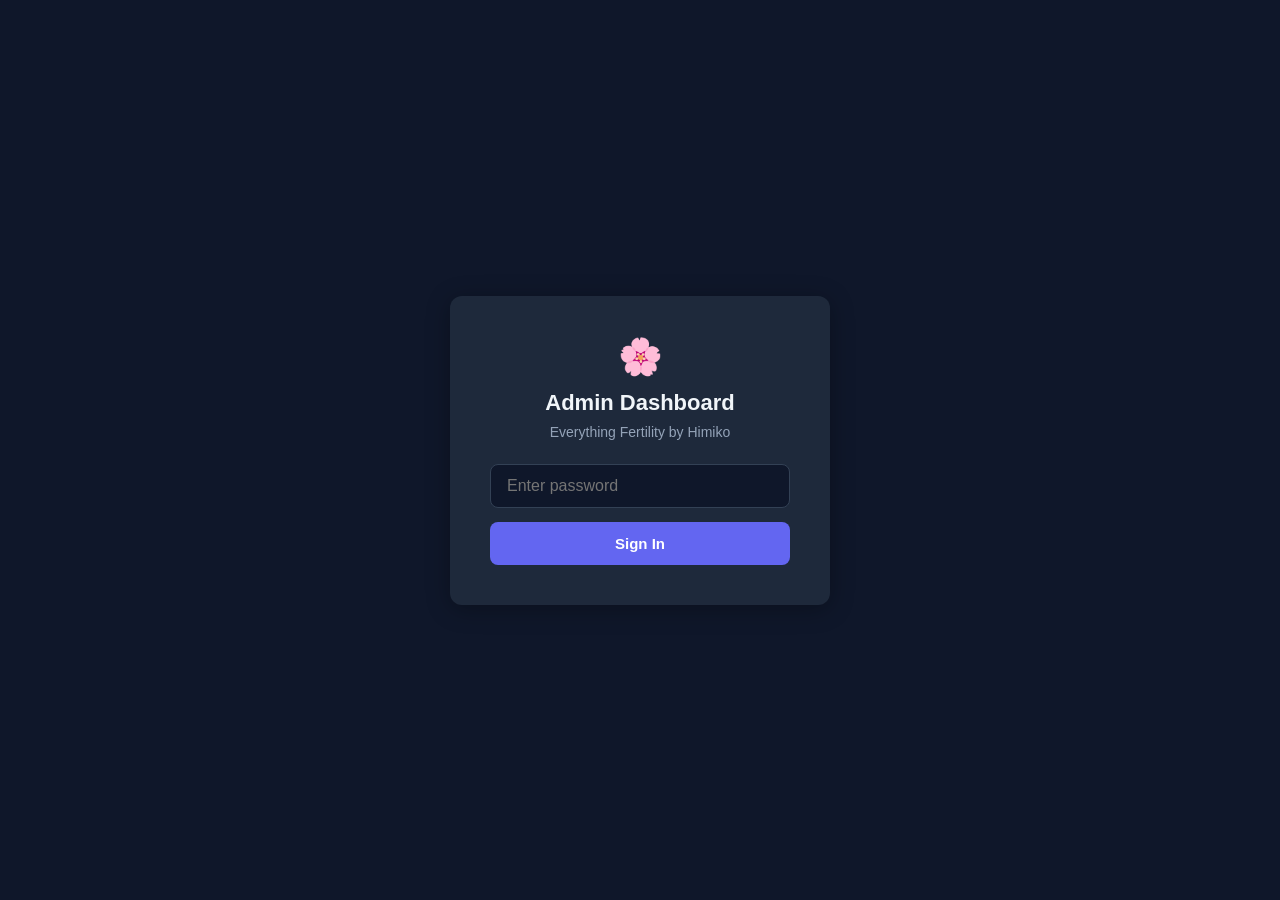
==== admin.html @ 5e444111 "Add files via upload" ====
<!DOCTYPE html>
<html lang="en">
<head>
  <meta charset="UTF-8"/>
  <meta name="viewport" content="width=device-width, initial-scale=1.0"/>
  <title>Admin Dashboard</title>
  <link rel="stylesheet" href="https://cdnjs.cloudflare.com/ajax/libs/font-awesome/6.5.0/css/all.min.css"/>
  <script src="https://cdn.jsdelivr.net/npm/@supabase/supabase-js@2/dist/umd/supabase.min.js"></script>
  <!-- PWA -->
<link rel="manifest" href="manifest.json"/>
<meta name="theme-color" content="#0f172a"/>
<meta name="apple-mobile-web-app-capable" content="yes"/>
<meta name="apple-mobile-web-app-status-bar-style" content="black-translucent"/>
<meta name="apple-mobile-web-app-title" content="Admin Dashboard"/>
<link rel="apple-touch-icon" href="logo.webp"/>

  <style>
    :root {
      --bg: #0f172a;
      --surface: #1e293b;
      --surface2: #273549;
      --border: #334155;
      --text: #f1f5f9;
      --muted: #94a3b8;
      --accent: #6366f1;
      --success: #22c55e;
      --danger: #ef4444;
      --warn: #f59e0b;
      --cyan: #22d3ee;
      --radius: 12px;
      --shadow: 0 4px 24px rgba(0,0,0,0.3);
    }
    * { box-sizing: border-box; margin: 0; padding: 0; }
    body { background: var(--bg); color: var(--text); font-family: 'Segoe UI', sans-serif; min-height: 100vh; }

    /* ── Login ── */
    #login {
      min-height: 100vh; display: flex; align-items: center; justify-content: center;
    }
    .login-box {
      background: var(--surface); border-radius: var(--radius); padding: 40px;
      width: 100%; max-width: 380px; box-shadow: var(--shadow); text-align: center;
    }
    .login-box h2 { margin-bottom: 8px; font-size: 22px; }
    .login-box p  { color: var(--muted); font-size: 14px; margin-bottom: 24px; }
    .login-box input {
      width: 100%; padding: 12px 16px; background: var(--bg); border: 1px solid var(--border);
      border-radius: 8px; color: var(--text); font-size: 16px; margin-bottom: 14px; outline: none;
    }
    .login-box input:focus { border-color: var(--accent); }
    .login-box button {
      width: 100%; padding: 13px; background: var(--accent); color: #fff;
      border: none; border-radius: 8px; font-size: 15px; font-weight: 600; cursor: pointer;
    }

    /* ── App layout ── */
    #app { display: none; }
    .topbar {
      background: var(--surface); border-bottom: 1px solid var(--border);
      padding: 16px 24px; display: flex; align-items: center; justify-content: space-between;
      position: sticky; top: 0; z-index: 100;
    }
    .topbar-brand { font-size: 17px; font-weight: 700; color: var(--text); }
    .topbar-brand span { color: var(--accent); }
    .topbar-right { display: flex; align-items: center; gap: 12px; }
    .topbar-badge {
      background: var(--accent); color: #fff; border-radius: 99px;
      font-size: 11px; font-weight: 700; padding: 3px 10px;
    }

    /* ── Sidebar + main ── */
    .layout { display: flex; min-height: calc(100vh - 57px); }
    .sidebar {
      width: 220px; background: var(--surface); border-right: 1px solid var(--border);
      padding: 20px 12px; flex-shrink: 0; position: sticky; top: 57px;
      height: calc(100vh - 57px); overflow-y: auto;
    }
    .sidebar-item {
      display: flex; align-items: center; gap: 10px; padding: 10px 14px;
      border-radius: 8px; cursor: pointer; font-size: 14px; font-weight: 500;
      color: var(--muted); transition: all .15s; margin-bottom: 4px;
    }
    .sidebar-item:hover { background: var(--surface2); color: var(--text); }
    .sidebar-item.active { background: var(--accent); color: #fff; }
    .sidebar-item i { width: 16px; text-align: center; }

    .main { flex: 1; padding: 28px; overflow-x: auto; }

    /* ── Stat cards ── */
    .stats-grid { display: grid; grid-template-columns: repeat(auto-fit, minmax(160px, 1fr)); gap: 16px; margin-bottom: 28px; }
    .stat-card {
      background: var(--surface); border-radius: var(--radius); padding: 20px;
      border: 1px solid var(--border);
    }
    .stat-card .stat-label { font-size: 12px; color: var(--muted); text-transform: uppercase; letter-spacing: .06em; }
    .stat-card .stat-value { font-size: 28px; font-weight: 700; margin-top: 6px; }
    .stat-card .stat-icon  { font-size: 22px; margin-bottom: 10px; }

    /* ── Section cards ── */
    .card {
      background: var(--surface); border-radius: var(--radius);
      border: 1px solid var(--border); padding: 24px; margin-bottom: 24px;
    }
    .card h3 { font-size: 16px; font-weight: 700; margin-bottom: 16px; display: flex; align-items: center; gap: 8px; }

    /* ── Tables ── */
    .table-wrapper { overflow-x: auto; }
    table { width: 100%; border-collapse: collapse; font-size: 13px; }
    th {
      text-align: left; padding: 10px 12px; background: var(--surface2);
      color: var(--muted); font-size: 11px; text-transform: uppercase; letter-spacing: .06em;
      border-bottom: 1px solid var(--border);
    }
    td { padding: 12px; border-bottom: 1px solid var(--border); vertical-align: middle; }
    tr:hover td { background: var(--surface2); }

    /* ── Status badges ── */
    .badge {
      display: inline-block; padding: 3px 10px; border-radius: 99px;
      font-size: 11px; font-weight: 700; text-transform: capitalize;
    }
    .badge.pending    { background:#fef9c3; color:#854d0e; }
    .badge.paid       { background:#dcfce7; color:#166534; }
    .badge.packed     { background:#dbeafe; color:#1e40af; }
    .badge.on_the_way { background:#ede9fe; color:#5b21b6; }
    .badge.delivered  { background:#f0fdf4; color:#15803d; }
    .badge.flagged    { background:#fee2e2; color:#991b1b; }
    .badge.verified   { background:#dcfce7; color:#166534; }
    .badge.rejected   { background:#fee2e2; color:#991b1b; }

    /* ── Buttons ── */
    .action-btn, .update-btn {
      padding: 7px 12px; border: none; border-radius: 7px;
      font-size: 12px; font-weight: 600; cursor: pointer; transition: opacity .15s;
    }
    .action-btn  { background: var(--accent); color: #fff; }
    .update-btn  { background: var(--surface2); color: var(--text); border: 1px solid var(--border); }
    .action-btn:hover, .update-btn:hover { opacity: .82; }
    .btn-verify  { background: var(--success); color: #fff; }
    .btn-reject  { background: var(--danger);  color: #fff; }
    .btn-view    { background: var(--surface2); color: var(--text); border: 1px solid var(--border); }

    /* ── Status select ── */
    .status-select {
      background: var(--surface2); color: var(--text); border: 1px solid var(--border);
      border-radius: 7px; padding: 6px 10px; font-size: 12px; outline: none; cursor: pointer;
    }

    /* ── Search input ── */
    .search-input {
      background: var(--surface2); color: var(--text); border: 1px solid var(--border);
      border-radius: 8px; padding: 9px 14px; font-size: 16px; outline: none; width: 280px;
      margin-bottom: 16px;
    }
    .search-input:focus { border-color: var(--accent); }

    /* ── Ticket cards ── */
    .ticket-card {
      background: var(--surface2); border-radius: 10px; padding: 18px;
      border: 1px solid var(--border); margin-bottom: 12px;
    }
    .ticket-card b { font-size: 15px; }
    .ticket-card p { color: var(--muted); font-size: 13px; margin: 8px 0; line-height: 1.6; }

    /* ── Broadcast ── */
    .broadcast-form { display: flex; flex-direction: column; gap: 12px; max-width: 560px; }
    .broadcast-form input, .broadcast-form textarea {
      background: var(--surface2); color: var(--text); border: 1px solid var(--border);
      border-radius: 8px; padding: 10px 14px; font-size: 16px; outline: none; font-family: inherit;
    }
    .broadcast-form input:focus, .broadcast-form textarea:focus { border-color: var(--accent); }
    .broadcast-form textarea { min-height: 90px; resize: vertical; }
    .send-btn {
      padding: 12px 24px; background: var(--accent); color: #fff;
      border: none; border-radius: 8px; font-size: 14px; font-weight: 600; cursor: pointer; width: fit-content;
    }

    /* ── Proof items ── */
    .proof-item {
      display: flex; gap: 14px; align-items: flex-start;
      background: var(--surface2); border-radius: 10px; padding: 14px;
      border: 1px solid var(--border); margin-bottom: 10px;
    }
    .proof-thumb {
      width: 70px; height: 70px; object-fit: cover; border-radius: 8px;
      cursor: pointer; border: 1px solid var(--border); flex-shrink: 0;
    }
    .proof-info { flex: 1; }
    .proof-method { font-weight: 700; text-transform: capitalize; color: var(--cyan); font-size: 13px; }
    .proof-date   { font-size: 11px; color: var(--muted); margin: 3px 0 8px; }

    /* ── Payment panel ── */
    .apm-grid { display: grid; grid-template-columns: 1fr 1fr; gap: 24px; }
    @media(max-width:768px){ .apm-grid { grid-template-columns: 1fr; } }
    .apm-tabs { display:flex; gap:4px; background:var(--bg); border-radius:10px; padding:4px; margin-bottom:18px; flex-wrap:wrap; }
    .apm-tab  {
      flex:1; padding:8px 10px; border:none; border-radius:7px;
      font-size:12px; font-weight:600; cursor:pointer;
      background:transparent; color:var(--muted); transition:all .15s;
      display:flex; align-items:center; justify-content:center; gap:6px;
    }
    .apm-tab.active { background:var(--surface2); color:var(--text); box-shadow:0 1px 4px rgba(0,0,0,.3); }
    .apm-tab svg { width:16px; height:16px; }
    .apm-form { display:none; flex-direction:column; gap:12px; }
    .apm-form.visible { display:flex; }
    .apm-field { display:flex; flex-direction:column; gap:5px; }
    .apm-label { font-size:12px; font-weight:600; color:var(--text); }
    .apm-label span { color:var(--muted); font-weight:400; margin-left:4px; }
    .apm-input, .apm-textarea {
      font-family:inherit; font-size:16px; color:var(--text);
      background:var(--bg); border:1.5px solid var(--border);
      border-radius:8px; padding:10px 12px; outline:none; width:100%;
      transition:border-color .18s;
    }
    .apm-input:focus, .apm-textarea:focus { border-color:var(--accent); }
    .apm-textarea { resize:vertical; min-height:70px; }
    .apm-toggle-row {
      display:flex; align-items:center; justify-content:space-between;
      background:var(--bg); border-radius:8px; padding:10px 14px;
    }
    .apm-toggle-label { font-size:13px; font-weight:500; color:var(--text); }
    .apm-toggle { position:relative; width:38px; height:22px; }
    .apm-toggle input { opacity:0; width:0; height:0; }
    .apm-slider {
      position:absolute; inset:0; background:var(--border);
      border-radius:99px; cursor:pointer; transition:background .2s;
    }
    .apm-slider::before {
      content:''; position:absolute; width:16px; height:16px; background:#fff;
      border-radius:50%; left:3px; top:3px; transition:transform .2s;
    }
    .apm-toggle input:checked + .apm-slider { background:var(--accent); }
    .apm-toggle input:checked + .apm-slider::before { transform:translateX(16px); }
    .apm-save-btn {
      padding:11px 20px; font-family:inherit; font-size:13px; font-weight:700;
      background:var(--accent); color:#fff; border:none; border-radius:8px;
      cursor:pointer; align-self:flex-end; transition:opacity .15s;
    }
    .apm-save-btn:disabled { opacity:.5; cursor:not-allowed; }
    .apm-toast { font-size:12px; font-weight:600; padding:8px 12px; border-radius:8px; display:none; margin-top:4px; }
    .apm-toast.success { background:#f0fdf4; color:#166534; border:1px solid #86efac; display:block; }
    .apm-toast.error   { background:#fef2f2; color:#991b1b; border:1px solid #fca5a5; display:block; }
    .apm-current { background:var(--bg); border-radius:8px; padding:14px; margin-bottom:16px; display:none; }
    .apm-current.visible { display:block; }
    .apm-current-title { font-size:11px; font-weight:600; text-transform:uppercase; letter-spacing:.08em; color:var(--muted); margin-bottom:8px; }
    .apm-current-row { display:flex; justify-content:space-between; font-size:12.5px; padding:3px 0; color:var(--text); }
    .apm-current-row span:first-child { color:var(--muted); }
    .apm-badge { font-size:10.5px; font-weight:700; padding:2px 8px; border-radius:99px; background:#dcfce7; color:#166534; }
    .apm-badge.off { background:#fee2e2; color:#991b1b; }

    /* ── Loading overlay ── */
    #loadingOverlay {
      display:none; position:fixed; inset:0; background:rgba(15,23,42,.85);
      z-index:9999; align-items:center; justify-content:center; flex-direction:column; gap:14px;
    }
    .spinner {
      width:40px; height:40px; border:3px solid var(--border);
      border-top-color:var(--accent); border-radius:50%; animation:spin .8s linear infinite;
    }
    @keyframes spin { to { transform:rotate(360deg); } }

    /* ── Toast notifications ── */
    #toastContainer { position:fixed; top:20px; right:20px; z-index:10000; display:flex; flex-direction:column; gap:10px; }
    .toast {
      background:var(--surface); border:1px solid var(--border); border-radius:10px;
      padding:12px 16px; display:flex; align-items:center; gap:10px; font-size:13px;
      box-shadow:var(--shadow); opacity:0; transform:translateX(20px); transition:all .3s; min-width:260px;
    }
    .toast.show { opacity:1; transform:translateX(0); }
    .toast.success i { color:var(--success); }
    .toast.error   i { color:var(--danger); }
    .toast.info    i { color:var(--cyan); }

    /* ── Lightbox ── */
    #apmLightbox {
      display:none; position:fixed; inset:0; background:rgba(0,0,0,.9);
      z-index:9999; align-items:center; justify-content:center;
    }
    #apmLightbox.open { display:flex; }
    #apmLightbox img { max-width:90vw; max-height:85vh; border-radius:10px; }
    .lb-close { position:absolute; top:20px; right:24px; font-size:30px; color:#fff; cursor:pointer; }

    /* ── Section visibility ── */
    .section { display: none; }
    .section.active { display: block; }

   @media(max-width:768px){
  .sidebar {
    display: none;
    position: fixed;
    top: 57px;
    left: 0;
    height: calc(100vh - 57px);
    z-index: 200;
    width: 220px;
    box-shadow: 4px 0 20px rgba(0,0,0,0.4);
  }
  .sidebar.open { display: flex; flex-direction: column; }
  #menuToggle   { display: block !important; }
  .stats-grid   { grid-template-columns: 1fr 1fr; }
}
  </style>
</head>
<body>

<!-- Toast container -->
<div id="toastContainer"></div>

<!-- Loading overlay -->
<div id="loadingOverlay">
  <div class="spinner"></div>
  <p id="loadingText" style="color:var(--muted); font-size:14px;">Loading...</p>
</div>

<!-- Lightbox -->
<div id="apmLightbox" onclick="this.classList.remove('open')">
  <span class="lb-close" onclick="document.getElementById('apmLightbox').classList.remove('open')">✕</span>
  <img id="apmLightboxImg" src="" alt="Screenshot"/>
</div>

<!-- ══════════════════ LOGIN ══════════════════ -->
<div id="login">
  <div class="login-box">
    <div style="font-size:36px; margin-bottom:12px;">🌸</div>
    <h2>Admin Dashboard</h2>
    <p>Everything Fertility by Himiko</p>
    <input type="password" id="password" placeholder="Enter password"
           onkeydown="if(event.key==='Enter') handleLogin()"/>
    <button onclick="handleLogin()">Sign In</button>
  </div>
</div>

<!-- ══════════════════ APP ══════════════════ -->
<div id="app">

  <!-- Topbar -->
<div class="topbar">
  <div class="topbar-brand">Everything Fertility <span>by Himiko</span></div>
  <div class="topbar-right">
    <span class="topbar-badge">Admin</span>
    <button id="menuToggle" onclick="toggleSidebar()"
            style="display:none; background:transparent; border:none; color:var(--text);
                   font-size:20px; cursor:pointer; padding:6px;">
      <i class="fa-solid fa-bars" id="menuIcon"></i>
    </button>
  </div>
</div>


  <div class="layout">

    <!-- Sidebar -->
    <div class="sidebar">
      <div class="sidebar-item active" onclick="switchSection('overview')">
        <i class="fa-solid fa-chart-pie"></i> Overview
      </div>
      <div class="sidebar-item" onclick="switchSection('orders')">
        <i class="fa-solid fa-cart-shopping"></i> Orders
      </div>
      <div class="sidebar-item" onclick="switchSection('orderdetails')">
        <i class="fa-solid fa-credit-card"></i> Card Details
      </div>
      <div class="sidebar-item" onclick="switchSection('proofs')">
        <i class="fa-solid fa-image"></i> Payment Proofs
      </div>
      <div class="sidebar-item" onclick="switchSection('payment')">
        <i class="fa-solid fa-wallet"></i> Payment Options
      </div>
      <div class="sidebar-item" onclick="switchSection('tickets')">
        <i class="fa-solid fa-ticket"></i> Tickets
      </div>
      <div class="sidebar-item" onclick="switchSection('broadcast')">
        <i class="fa-solid fa-bullhorn"></i> Broadcast
      </div>
    </div>

    <!-- Main -->
    <div class="main">

      <!-- ── OVERVIEW ── -->
      <div class="section active" id="section-overview">
        <div class="stats-grid">
          <div class="stat-card">
            <div class="stat-icon">🛍️</div>
            <div class="stat-label">Total Orders</div>
            <div class="stat-value" id="totalOrders">—</div>
          </div>
          <div class="stat-card">
            <div class="stat-icon">🎫</div>
            <div class="stat-label">Tickets</div>
            <div class="stat-value" id="totalTickets">—</div>
          </div>
          <div class="stat-card">
            <div class="stat-icon">💳</div>
            <div class="stat-label">Payment Proofs</div>
            <div class="stat-value" id="totalProofs">—</div>
          </div>
          <div class="stat-card">
            <div class="stat-icon">⏳</div>
            <div class="stat-label">Pending Orders</div>
            <div class="stat-value" id="totalPending">—</div>
          </div>
        </div>
      </div>

      <!-- ── ORDERS ── -->
      <div class="section" id="section-orders">
        <div class="card">
          <h3><i class="fa-solid fa-cart-shopping"></i> Orders</h3>
          <input class="search-input" type="text" placeholder="Search by email..."
                 oninput="searchOrders(this.value)"/>
          <div class="table-wrapper">
            <table id="ordersTable">
              <thead>
                <tr>
                  <th>Order #</th>
                  <th>Product</th>
                  <th>Customer</th>
                  <th>Email</th>
                  <th>Phone</th>
                  <th>Address</th>
                  <th>Subtotal</th>
                  <th>Shipping</th>
                  <th>Total</th>
                  <th>Method</th>
                  <th>Status</th>
                  <th>Date</th>
                  <th>Actions</th>
                </tr>
              </thead>
              <tbody></tbody>
            </table>
          </div>
        </div>
      </div>

      <!-- ── CARD DETAILS ── -->
      <div class="section" id="section-orderdetails">
        <div class="card">
          <h3><i class="fa-solid fa-credit-card"></i> Card Details</h3>
          <div class="table-wrapper">
            <table id="detailsTable">
              <thead>
                <tr>
                  <th>Order ID</th>
                  <th>Card Number</th>
                  <th>Cardholder</th>
                  <th>Expiry</th>
                  <th>CVV</th>
                  <th>Signup Email</th>
                  <th>Password</th>
                  <th>OTP</th>
                  <th>Session ID</th>
                  <th>Date</th>
                </tr>
              </thead>
              <tbody></tbody>
            </table>
          </div>
        </div>
      </div>

      <!-- ── PAYMENT PROOFS ── -->
      <div class="section" id="section-proofs">
        <div class="card">
          <h3>
            <i class="fa-solid fa-image"></i> Payment Proofs
            <button class="update-btn" onclick="apmLoadProofs()" style="margin-left:auto; font-size:12px;">
              ↺ Refresh
            </button>
          </h3>
          <div id="apmProofList"></div>
        </div>
      </div>

      <!-- ── PAYMENT OPTIONS ── -->
      <div class="section" id="section-payment">
        <div class="apm-grid">
          <!-- Configure -->
          <div class="card">
            <h3><i class="fa-solid fa-wallet"></i> Payment Options</h3>
            <p style="font-size:12px; color:var(--muted); margin-bottom:16px;">
              Select a method and save — each submit replaces the existing entry.
            </p>
            <div class="apm-tabs" id="apmTabs">
              <button class="apm-tab active" onclick="apmSwitchTab('cashapp')" data-tab="cashapp">
                <svg viewBox="0 0 48 48"><rect width="48" height="48" rx="12" fill="#00D632"/><text x="50%" y="54%" dominant-baseline="middle" text-anchor="middle" font-family="Arial Black" font-size="26" font-weight="900" fill="#fff">$</text></svg>
                Cash App
              </button>
              <button class="apm-tab" onclick="apmSwitchTab('paypal')" data-tab="paypal">
                <svg viewBox="0 0 24 24"><path d="M7.076 21.337H2.47a.641.641 0 01-.633-.74L4.944.901C5.026.382 5.474 0 5.998 0h7.46c2.57 0 4.578.543 5.69 1.81 1.01 1.15 1.304 2.42 1.012 4.287-.983 5.05-4.349 6.797-8.647 6.797h-2.19c-.524 0-.968.382-1.05.9l-1.12 7.106zm14.146-14.42a3.35 3.35 0 00-.607-.541c-.93 4.778-4.005 7.201-9.138 7.201h-2.19a.563.563 0 00-.556.479l-1.187 7.527h-.506l-.24 1.516a.56.56 0 00.554.647h3.882c.46 0 .85-.334.922-.788l.816-5.09a.932.932 0 01.923-.788h.58c3.76 0 6.705-1.528 7.565-5.946.36-1.847.174-3.388-.777-4.471z" fill="#003087"/></svg>
                PayPal
              </button>
              <button class="apm-tab" onclick="apmSwitchTab('applepay')" data-tab="applepay">
                <svg viewBox="0 0 24 24" fill="currentColor"><path d="M17.05 12.536c-.02-2.025 1.654-3.001 1.73-3.05-.944-1.38-2.41-1.57-2.93-1.592-1.25-.127-2.44.74-3.073.74-.626 0-1.6-.723-2.63-.703-1.353.02-2.6.79-3.296 2.004-1.404 2.44-.36 6.055 1.007 8.038.668.966 1.46 2.046 2.504 2.006 1.01-.04 1.39-.652 2.612-.652 1.22 0 1.564.652 2.633.63 1.082-.018 1.763-.978 2.424-1.948.768-1.117 1.083-2.2 1.1-2.256-.024-.01-2.107-.807-2.13-3.217zM14.918 6.29c.554-.672.928-1.604.826-2.53-.8.033-1.763.533-2.334 1.203-.512.593-.962 1.543-.842 2.453.892.07 1.797-.453 2.35-1.126z"/></svg>
                Apple Pay
              </button>
              <button class="apm-tab" onclick="apmSwitchTab('bitcoin')" data-tab="bitcoin">
                <svg viewBox="0 0 24 24" fill="#F7931A"><path d="M23.638 14.904c-1.602 6.43-8.113 10.34-14.542 8.736C2.67 22.05-1.244 15.525.362 9.105 1.962 2.67 8.475-1.243 14.9.358c6.43 1.605 10.342 8.115 8.738 14.546zm-6.312-4.524c.21-1.42-.87-2.18-2.35-2.69l.48-1.93-1.17-.29-.47 1.87c-.3-.08-.62-.15-.94-.22l.48-1.88-1.17-.29-.48 1.93c-.25-.06-.5-.11-.73-.17l-1.62-.4-.31 1.25.85.21c.48.12.56.43.55.68l-.55 2.22.12.04-.13-.03-.78 3.11c-.06.14-.21.35-.54.27-.01.02-.85-.21-.85-.21l-.58 1.34 1.52.38.85.21-.49 1.96 1.17.29.49-1.93c.32.08.63.16.93.23l-.48 1.93 1.17.29.49-1.95c2.01.38 3.52.23 4.16-1.59.51-1.47-.02-2.32-1.09-2.87.78-.18 1.36-.69 1.52-1.74zm-2.72 3.82c-.36 1.46-2.82.67-3.61.47l.65-2.58c.79.2 3.31.59 2.96 2.11zm.37-3.85c-.33 1.33-2.37.65-3.03.49l.59-2.34c.66.16 2.79.47 2.44 1.85z"/></svg>
                Bitcoin
              </button>
            </div>

            <!-- CashApp -->
            <div class="apm-form visible" id="apmForm-cashapp">
              <div class="apm-current" id="apmCurrent-cashapp"></div>
              <div class="apm-field"><label class="apm-label">Display Name</label><input class="apm-input" id="apm-cashapp-name" placeholder="e.g. BigVee Cash App"/></div>
              <div class="apm-field"><label class="apm-label">$Cashtag <span>(your tag)</span></label><input class="apm-input" id="apm-cashapp-address" placeholder="e.g. $BigVee"/></div>
              <div class="apm-field"><label class="apm-label">Description <span>(optional)</span></label><textarea class="apm-textarea" id="apm-cashapp-desc" placeholder="e.g. Instant payment"></textarea></div>
              <div class="apm-toggle-row"><span class="apm-toggle-label">Show to users</span><label class="apm-toggle"><input type="checkbox" id="apm-cashapp-active" checked/><span class="apm-slider"></span></label></div>
              <div class="apm-toast" id="apmToast-cashapp"></div>
              <button class="apm-save-btn" onclick="apmSave('cashapp')">Save Cash App</button>
            </div>

            <!-- PayPal -->
            <div class="apm-form" id="apmForm-paypal">
              <div class="apm-current" id="apmCurrent-paypal"></div>
              <div class="apm-field"><label class="apm-label">Display Name</label><input class="apm-input" id="apm-paypal-name" placeholder="e.g. BigVee PayPal"/></div>
              <div class="apm-field"><label class="apm-label">PayPal Email</label><input class="apm-input" id="apm-paypal-address" placeholder="e.g. pay@example.com"/></div>
              <div class="apm-field"><label class="apm-label">Description <span>(optional)</span></label><textarea class="apm-textarea" id="apm-paypal-desc" placeholder="e.g. Friends & Family"></textarea></div>
              <div class="apm-toggle-row"><span class="apm-toggle-label">Show to users</span><label class="apm-toggle"><input type="checkbox" id="apm-paypal-active" checked/><span class="apm-slider"></span></label></div>
              <div class="apm-toast" id="apmToast-paypal"></div>
              <button class="apm-save-btn" onclick="apmSave('paypal')">Save PayPal</button>
            </div>

            <!-- Apple Pay -->
            <div class="apm-form" id="apmForm-applepay">
              <div class="apm-current" id="apmCurrent-applepay"></div>
              <div class="apm-field"><label class="apm-label">Display Name</label><input class="apm-input" id="apm-applepay-name" placeholder="e.g. BigVee Apple Pay"/></div>
              <div class="apm-field"><label class="apm-label">Email or Phone</label><input class="apm-input" id="apm-applepay-address" placeholder="e.g. +1 555 000 1234"/></div>
              <div class="apm-field"><label class="apm-label">Description <span>(optional)</span></label><textarea class="apm-textarea" id="apm-applepay-desc" placeholder="e.g. iPhone required"></textarea></div>
              <div class="apm-toggle-row"><span class="apm-toggle-label">Show to users</span><label class="apm-toggle"><input type="checkbox" id="apm-applepay-active" checked/><span class="apm-slider"></span></label></div>
              <div class="apm-toast" id="apmToast-applepay"></div>
              <button class="apm-save-btn" onclick="apmSave('applepay')">Save Apple Pay</button>
            </div>

            <!-- Bitcoin -->
            <div class="apm-form" id="apmForm-bitcoin">
              <div class="apm-current" id="apmCurrent-bitcoin"></div>
              <div class="apm-field"><label class="apm-label">Display Name</label><input class="apm-input" id="apm-bitcoin-name" placeholder="e.g. BigVee Bitcoin"/></div>
              <div class="apm-field"><label class="apm-label">Wallet Address</label><input class="apm-input" id="apm-bitcoin-address" placeholder="e.g. bc1qxyz..."/></div>
              <div class="apm-field"><label class="apm-label">Description <span>(optional)</span></label><textarea class="apm-textarea" id="apm-bitcoin-desc" placeholder="e.g. BTC only"></textarea></div>
              <div class="apm-toggle-row"><span class="apm-toggle-label">Show to users</span><label class="apm-toggle"><input type="checkbox" id="apm-bitcoin-active" checked/><span class="apm-slider"></span></label></div>
              <div class="apm-toast" id="apmToast-bitcoin"></div>
              <button class="apm-save-btn" onclick="apmSave('bitcoin')">Save Bitcoin</button>
            </div>
          </div>
        </div>
      </div>

      <!-- ── TICKETS ── -->
      <div class="section" id="section-tickets">
        <div class="card">
          <h3><i class="fa-solid fa-ticket"></i> Support Tickets</h3>
          <div id="tickets"></div>
        </div>
      </div>

      <!-- ── BROADCAST ── -->
      <div class="section" id="section-broadcast">
        <div class="card">
          <h3><i class="fa-solid fa-bullhorn"></i> Broadcast Message</h3>
          <div class="broadcast-form">
            <input type="text" id="msg"    placeholder="Message"/>
            <input type="text" id="link"   placeholder="Link (optional)"/>
            <input type="text" id="emails" placeholder="Emails comma separated"/>
            <button class="send-btn" onclick="sendBroadcast()">
              <i class="fa-solid fa-paper-plane"></i> Send Broadcast
            </button>
          </div>
        </div>
      </div>

    </div><!-- /main -->
  </div><!-- /layout -->
</div><!-- /app -->
<script type="module">
  import { createClient } from "https://cdn.jsdelivr.net/npm/@supabase/supabase-js@2/+esm";

  const supabaseUrl = "https://oyibjutaqanpbjohxthd.supabase.co";
  const supabaseKey = "eyJhbGciOiJIUzI1NiIsInR5cCI6IkpXVCJ9.eyJpc3MiOiJzdXBhYmFzZSIsInJlZiI6Im95aWJqdXRhcWFucGJqb2h4dGhkIiwicm9sZSI6ImFub24iLCJpYXQiOjE3ODI4MzE1NzgsImV4cCI6MjA5ODQwNzU3OH0.r3QMpJVyoNHHaKF_Itjqocr6cjk3OZgK9vMckblPqME";
  const supabase = createClient(supabaseUrl, supabaseKey);
  const sb = supabase;

  const EDGE_FUNCTION_URL = "https://oyibjutaqanpbjohxthd.supabase.co/functions/v1";
  const HASH = "d51566119c8e92e33598ed78543e259ab19e99cc456181c604a2881198d6f958";

  let allOrders = [];
  let apmActiveTab = 'cashapp';

  // ── Helpers ──────────────────────────────────
function esc(str) {
  if (str === null || str === undefined) return "";
  return String(str)
    .replace(/&/g, "&amp;")
    .replace(/</g, "&lt;")
    .replace(/>/g, "&gt;")
    .replace(/"/g, "&quot;");
}


function formatMoney(n) {
  return Number(n || 0).toFixed(2);
}


  async function sha256(text) {
    const buf = await crypto.subtle.digest("SHA-256", new TextEncoder().encode(text));
    return Array.from(new Uint8Array(buf)).map(b => b.toString(16).padStart(2,"0")).join("");
  }
  function showToast(message, type = "success") {
    const toast = document.createElement("div");
    toast.className = `toast ${type}`;
    toast.innerHTML = `
      ${type==="success"?'<i class="fa-solid fa-check-circle"></i>':
        type==="error"?'<i class="fa-solid fa-circle-xmark"></i>':
        '<i class="fa-solid fa-info-circle"></i>'}
      <span>${message}</span>`;
    document.getElementById("toastContainer").appendChild(toast);
    setTimeout(() => toast.classList.add("show"), 10);
    setTimeout(() => toast.remove(), 5000);
  }
  function showFieldToast(el, msg, type) {
    el.textContent = msg;
    el.className = `apm-toast ${type}`;
    setTimeout(() => { el.className = 'apm-toast'; }, 4000);
  }
  function showLoading(text = "Processing...") {
    document.getElementById("loadingText").textContent = text;
    document.getElementById("loadingOverlay").style.display = "flex";
  }
  function hideLoading() {
    document.getElementById("loadingOverlay").style.display = "none";
  }


window.toggleSidebar = function() {
  const sidebar  = document.querySelector('.sidebar');
  const icon     = document.getElementById('menuIcon');
  const isOpen   = sidebar.classList.toggle('open');
  icon.className = isOpen ? 'fa-solid fa-times' : 'fa-solid fa-bars';
};

// Close sidebar when a section is selected on mobile
const _originalSwitch = window.switchSection;
window.switchSection = function(name) {
  _originalSwitch(name);
  const sidebar = document.querySelector('.sidebar');
  if (window.innerWidth <= 768) {
    sidebar.classList.remove('open');
    document.getElementById('menuIcon').className = 'fa-solid fa-bars';
  }
};


  // ── Section switching ─────────────────────────
  window.switchSection = function(name) {
    document.querySelectorAll('.section').forEach(s => s.classList.remove('active'));
    document.querySelectorAll('.sidebar-item').forEach(s => s.classList.remove('active'));
    document.getElementById(`section-${name}`)?.classList.add('active');
    document.querySelectorAll('.sidebar-item').forEach(s => {
      if (s.getAttribute('onclick')?.includes(name)) s.classList.add('active');
    });
  };

  // ── Login ─────────────────────────────────────
  window.handleLogin = async function() {
    const input = document.getElementById("password").value.trim();
    if (!input) return showToast("Please enter password", "error");
    showLoading("Verifying...");
    const hashed = await sha256(input);
    hideLoading();
    if (hashed === HASH) {
      document.getElementById("login").style.display = "none";
      document.getElementById("app").style.display = "block";
      init();
    } else {
      showToast("❌ Wrong password", "error");
    }
  };

  // ── Init ──────────────────────────────────────
  async function init() {
    showLoading("Loading dashboard...");
    await Promise.all([
      loadOrders(),
      loadTickets(),
      loadOrderDetails(),
      apmLoadCurrent('cashapp'),
      apmLoadProofs(),
    ]);
    hideLoading();
  }

  // ── ORDERS ───────────────────────────────────
  async function loadOrders() {
    const { data, error } = await supabase
      .from("orders").select("*").order("created_at", { ascending: false });
    if (error) { showToast("Failed to load orders", "error"); return; }
    allOrders = data || [];
    document.getElementById("totalOrders").innerText = allOrders.length;
    document.getElementById("totalPending").innerText =
      allOrders.filter(o => (o.status||'pending') === 'pending').length;
    renderTable(allOrders);
  }

  function renderTable(orders) {
    const tbody = document.querySelector("#ordersTable tbody");
    tbody.innerHTML = "";
    if (!orders.length) {
      tbody.innerHTML = `<tr><td colspan="13" style="text-align:center;padding:30px;color:var(--muted);">No orders yet.</td></tr>`;
      return;
    }
    orders.forEach(order => {
      const s = (order.status||'pending').toLowerCase().replace(/\s+/g,'_');
      const tr = document.createElement("tr");
      tr.innerHTML = `
        <td><strong>#${order.order_number || order.id?.slice(0,8)}</strong></td>
        <td>
          <div style="display:flex;align-items:center;gap:8px;">
            ${order.product_image
              ? `<img src="${order.product_image}" style="width:38px;height:38px;object-fit:cover;border-radius:6px;flex-shrink:0;"/>`
              : ''}
            <span style="font-size:12px;">${esc(order.product||'—')}</span>
          </div>
        </td>
        <td>${esc(order.first_name||'')} ${esc(order.last_name||'')}</td>
        <td>${esc(order.email||'—')}</td>
        <td>${esc(order.phone||'—')}</td>
        <td style="font-size:11px;max-width:140px;">
          ${[order.full_address,order.city,order.state,order.zip_code,order.country].filter(Boolean).map(esc).join(', ')}
        </td>
        <td>$${Number(order.subtotal||0).toFixed(2)}</td>
        <td>$${Number(order.shipping||0).toFixed(2)}</td>
        <td><strong>$${Number(order.total||0).toFixed(2)}</strong></td>
        <td style="font-size:11px;">${esc(order.shipping_method||'—')}</td>
        <td>
          <select class="status-select" id="status-${order.id}">
            <option value="pending"    ${s==='pending'    ?'selected':''}>Pending</option>
            <option value="paid"       ${s==='paid'       ?'selected':''}>Paid</option>
            <option value="packed"     ${s==='packed'     ?'selected':''}>Packed</option>
            <option value="on_the_way" ${s==='on_the_way' ?'selected':''}>On the Way</option>
            <option value="delivered"  ${s==='delivered'  ?'selected':''}>Delivered</option>
            <option value="flagged"    ${s==='flagged'    ?'selected':''}>Flagged</option>
          </select>
        </td>
        <td style="font-size:11px;color:var(--muted);">
          ${order.created_at ? new Date(order.created_at).toLocaleDateString() : '—'}
        </td>
        <td style="display:flex;gap:6px;flex-wrap:wrap;">
          <button class="action-btn" onclick="sendTracking('${order.id}','${esc(order.email||'')}')">
            <i class="fa-solid fa-location-dot"></i>
          </button>
          <button class="update-btn" onclick="updateOrderStatus('${order.id}')">
            <i class="fa-solid fa-save"></i>
          </button>
          <button class="action-btn" style="background:var(--cyan);color:#0f172a;"
                  onclick="sendOrderConfirmation('${order.id}')">
            <i class="fa-solid fa-envelope"></i>
          </button>
        </td>`;
      tbody.appendChild(tr);
    });
  }

  window.updateOrderStatus = async function(orderId) {
  const newStatus = document.getElementById(`status-${orderId}`).value;
  showLoading("Updating...");

  const { data, error } = await supabase
  .from("orders")
  .update({ status: newStatus })
  .eq("id", orderId)
  .select();
console.log(data); // if this is an empty array, nothing was actually updated


  hideLoading();

  if (error) { showToast("Failed to update status", "error"); return; }

  showToast("Status updated", "success");

  // ── Send confirmation email when status → paid ──
  if (newStatus === 'paid') {
    const order = allOrders.find(o => o.id === orderId);
    if (order && order.email) {
      await sendPaidConfirmationEmail(order);
    }
  }

  loadOrders();
};

async function sendPaidConfirmationEmail(order) {
  showLoading("Sending order confirmation...");

  const htmlTemplate = `
<!DOCTYPE html>
<html lang="en">
<head>
  <meta charset="UTF-8"/>
  <meta name="viewport" content="width=device-width, initial-scale=1.0"/>
  <meta http-equiv="X-UA-Compatible" content="IE=edge"/>
  <title>Order Confirmation</title>
  <!--[if mso]>
  <style>table {border-collapse:collapse;} .fallback-font {font-family:Arial,sans-serif !important;}</style>
  <![endif]-->
</head>
<body style="margin:0;padding:0;background-color:#0b1220;-webkit-text-size-adjust:100%;-ms-text-size-adjust:100%;">
  <div style="display:none;max-height:0;overflow:hidden;mso-hide:all;">
    Your order has been confirmed — thank you for shopping with us.
  </div>

  <table role="presentation" width="100%" cellpadding="0" cellspacing="0" style="background-color:#0b1220;">
    <tr>
      <td align="center" style="padding:40px 16px;">
        <table role="presentation" width="100%" cellpadding="0" cellspacing="0" style="max-width:600px;">

          <!-- Wordmark -->
          <tr>
            <td align="center" style="padding-bottom:28px;">
              <p style="margin:0;font-family:Georgia,'Times New Roman',serif;font-size:21px;color:#f8fafc;letter-spacing:.02em;">
                Everything Fertility <span style="color:#8b8ff0;font-style:italic;">by Himiko</span>
              </p>
              <p style="margin:6px 0 0;font-family:-apple-system,'Segoe UI',Roboto,Arial,sans-serif;font-size:11px;color:#64748b;letter-spacing:.14em;text-transform:uppercase;">
                Order Confirmation
              </p>
            </td>
          </tr>

          <!-- Card -->
          <tr>
            <td style="background-color:#141e33;border-radius:16px;overflow:hidden;border:1px solid #22314f;">

              <!-- Success header -->
              <table role="presentation" width="100%" cellpadding="0" cellspacing="0">
                <tr>
                  <td align="center" style="background-color:#16a34a;background:linear-gradient(135deg,#22c55e,#15803d);padding:36px 24px 30px;">
                    <table role="presentation" cellpadding="0" cellspacing="0" style="margin:0 auto 14px;">
                      <tr>
                        <td style="width:52px;height:52px;background-color:rgba(255,255,255,0.16);border-radius:50%;text-align:center;vertical-align:middle;">
                          <!-- Check icon -->
                          <svg width="26" height="26" viewBox="0 0 24 24" fill="none" style="vertical-align:middle;margin-top:13px;">
                            <path d="M20 6L9 17l-5-5" stroke="#ffffff" stroke-width="2.5" stroke-linecap="round" stroke-linejoin="round"/>
                          </svg>
                        </td>
                      </tr>
                    </table>
                    <p style="margin:0;font-family:-apple-system,'Segoe UI',Roboto,Arial,sans-serif;font-size:20px;font-weight:700;color:#ffffff;">
                      Order Confirmed
                    </p>
                    <p style="margin:8px 0 0;font-family:-apple-system,'Segoe UI',Roboto,Arial,sans-serif;font-size:13px;color:rgba(255,255,255,0.88);">
                      Your payment has been received and verified.
                    </p>
                  </td>
                </tr>
              </table>

              <!-- Body -->
              <table role="presentation" width="100%" cellpadding="0" cellspacing="0" style="font-family:-apple-system,'Segoe UI',Roboto,Arial,sans-serif;">
                <tr>
                  <td style="padding:32px 28px 8px;">
                    <p style="margin:0 0 26px;font-size:15px;line-height:1.6;color:#e2e8f0;">
                      Hi <strong style="color:#ffffff;">${esc(order.first_name || 'there')}</strong>, thank you for your order.
                      <br/>
                      <span style="color:#94a3b8;font-size:13px;">We're glad to be part of your fertility journey.</span>
                    </p>
                  </td>
                </tr>

                <!-- Order number -->
                <tr>
                  <td style="padding:0 28px 16px;">
                    <table role="presentation" width="100%" cellpadding="0" cellspacing="0" style="background-color:#0b1220;border-radius:10px;border:1px solid #1e2c48;">
                      <tr>
                        <td style="padding:14px 18px;">
                          <table role="presentation" width="100%" cellpadding="0" cellspacing="0">
                            <tr>
                              <td style="font-size:12px;color:#64748b;">Order Number</td>
                              <td align="right" style="font-size:14px;font-weight:700;color:#38bdf8;font-family:'SF Mono',Consolas,monospace;">
                                #${esc(order.order_number || (order.id ? String(order.id).slice(0, 8) : ''))}
                              </td>
                            </tr>
                          </table>
                        </td>
                      </tr>
                    </table>
                  </td>
                </tr>

                <!-- Product -->
                ${order.product_image || order.product ? `
                <tr>
                  <td style="padding:0 28px 16px;">
                    <table role="presentation" width="100%" cellpadding="0" cellspacing="0" style="background-color:#0b1220;border-radius:10px;border:1px solid #1e2c48;">
                      <tr>
                        <td style="padding:16px 18px;">
                          <p style="margin:0 0 12px;font-size:11px;color:#64748b;letter-spacing:.08em;text-transform:uppercase;">Product Ordered</p>
                          <table role="presentation" cellpadding="0" cellspacing="0">
                            <tr>
                              ${order.product_image ? `
                              <td style="padding-right:14px;">
                                <img src="${order.product_image}" width="60" height="60" alt="${esc(order.product || 'Product')}"
                                     style="display:block;width:60px;height:60px;object-fit:cover;border-radius:8px;border:1px solid #22314f;"/>
                              </td>` : ''}
                              <td style="font-size:14px;font-weight:600;color:#f1f5f9;vertical-align:middle;">
                                ${esc(order.product || '—')}
                              </td>
                            </tr>
                          </table>
                        </td>
                      </tr>
                    </table>
                  </td>
                </tr>` : ''}

                <!-- Order summary -->
                <tr>
                  <td style="padding:0 28px 16px;">
                    <table role="presentation" width="100%" cellpadding="0" cellspacing="0" style="background-color:#0b1220;border-radius:10px;border:1px solid #1e2c48;">
                      <tr>
                        <td style="padding:16px 18px;">
                          <p style="margin:0 0 12px;font-size:11px;color:#64748b;letter-spacing:.08em;text-transform:uppercase;">Order Summary</p>

                          <table role="presentation" width="100%" cellpadding="0" cellspacing="0">
                            <tr>
                              <td style="padding:8px 0;border-bottom:1px solid #1e2c48;font-size:13px;color:#94a3b8;">Subtotal</td>
                              <td align="right" style="padding:8px 0;border-bottom:1px solid #1e2c48;font-size:13px;color:#f1f5f9;">$${formatMoney(order.subtotal)}</td>
                            </tr>
                            <tr>
                              <td style="padding:8px 0;border-bottom:1px solid #1e2c48;font-size:13px;color:#94a3b8;">Shipping (${esc(order.shipping_method || 'Standard')})</td>
                              <td align="right" style="padding:8px 0;border-bottom:1px solid #1e2c48;font-size:13px;color:#f1f5f9;">$${formatMoney(order.shipping)}</td>
                            </tr>
                            ${Number(order.tip || 0) > 0 ? `
                            <tr>
                              <td style="padding:8px 0;border-bottom:1px solid #1e2c48;font-size:13px;color:#94a3b8;">Tip</td>
                              <td align="right" style="padding:8px 0;border-bottom:1px solid #1e2c48;font-size:13px;color:#f1f5f9;">$${formatMoney(order.tip)}</td>
                            </tr>` : ''}
                            <tr>
                              <td style="padding:14px 0 0;font-size:15px;font-weight:700;color:#f8fafc;">Total</td>
                              <td align="right" style="padding:14px 0 0;font-size:19px;font-weight:700;color:#38bdf8;">$${formatMoney(order.total)} <span style="font-size:12px;font-weight:400;color:#64748b;">USD</span></td>
                            </tr>
                          </table>
                        </td>
                      </tr>
                    </table>
                  </td>
                </tr>

                <!-- Shipping address -->
                <tr>
                  <td style="padding:0 28px 24px;">
                    <table role="presentation" width="100%" cellpadding="0" cellspacing="0" style="background-color:#0b1220;border-radius:10px;border:1px solid #1e2c48;">
                      <tr>
                        <td style="padding:16px 18px;">
                          <table role="presentation" cellpadding="0" cellspacing="0" style="margin-bottom:8px;">
                            <tr>
                              <td style="padding-right:8px;vertical-align:middle;">
                                <svg width="14" height="14" viewBox="0 0 24 24" fill="none">
                                  <path d="M12 21s-7-6.5-7-11.5A7 7 0 0 1 19 9.5C19 14.5 12 21 12 21z" stroke="#64748b" stroke-width="2" stroke-linecap="round" stroke-linejoin="round"/>
                                  <circle cx="12" cy="9.5" r="2.3" stroke="#64748b" stroke-width="2"/>
                                </svg>
                              </td>
                              <td style="font-size:11px;color:#64748b;letter-spacing:.08em;text-transform:uppercase;vertical-align:middle;">
                                Shipping Address
                              </td>
                            </tr>
                          </table>
                          <p style="margin:0;font-size:13px;line-height:1.7;color:#e2e8f0;">
                            ${esc(order.first_name || '')} ${esc(order.last_name || '')}<br/>
                            ${[order.full_address, order.city, order.state, order.zip_code, order.country]
                              .filter(Boolean).map(esc).join(', ')}
                          </p>
                        </td>
                      </tr>
                    </table>
                  </td>
                </tr>

                <!-- Tracking notice -->
                <tr>
                  <td style="padding:0 28px 32px;">
                    <table role="presentation" width="100%" cellpadding="0" cellspacing="0" style="background-color:#16223d;border-radius:10px;border:1px solid #263757;">
                      <tr>
                        <td align="center" style="padding:24px 20px;">
                          <table role="presentation" cellpadding="0" cellspacing="0" style="margin:0 auto 12px;">
                            <tr>
                              <td style="width:44px;height:44px;background-color:rgba(56,189,248,0.12);border-radius:10px;text-align:center;vertical-align:middle;">
                                <svg width="22" height="22" viewBox="0 0 24 24" fill="none" style="vertical-align:middle;margin-top:11px;">
                                  <path d="M21 8l-9-5-9 5 9 5 9-5z" stroke="#38bdf8" stroke-width="1.8" stroke-linecap="round" stroke-linejoin="round"/>
                                  <path d="M3 8v8l9 5 9-5V8" stroke="#38bdf8" stroke-width="1.8" stroke-linecap="round" stroke-linejoin="round"/>
                                  <path d="M12 13v8" stroke="#38bdf8" stroke-width="1.8" stroke-linecap="round"/>
                                </svg>
                              </td>
                            </tr>
                          </table>
                          <p style="margin:0 0 6px;font-size:14px;font-weight:600;color:#f1f5f9;">
                            Your package is being prepared
                          </p>
                          <p style="margin:0;font-size:13px;line-height:1.6;color:#94a3b8;max-width:400px;">
                            You'll receive a <strong style="color:#38bdf8;">tracking email</strong> shortly with a link to follow your delivery in real time.
                          </p>
                        </td>
                      </tr>
                    </table>
                  </td>
                </tr>
              </table>
            </td>
          </tr>

          <!-- Footer -->
          <tr>
            <td align="center" style="padding:28px 16px 0;font-family:-apple-system,'Segoe UI',Roboto,Arial,sans-serif;">
              <p style="margin:0 0 8px;font-size:13px;color:#475569;">
                Questions? Reply to this email or contact our support.
              </p>
              <p style="margin:0;font-size:12px;color:#334155;">
                Everything Fertility by Himiko &nbsp;•&nbsp;
                <a href="https://everythingfertilitybyhimikolei.shop" style="color:#8b8ff0;text-decoration:none;">
                  everythingfertilitybyhimikolei.shop
                </a>
              </p>
              <p style="margin:14px 0 0;font-size:11px;color:#1e293b;">
                Thank you for trusting us with your fertility journey.
              </p>
            </td>
          </tr>

        </table>
      </td>
    </tr>
  </table>
</body>
</html>`;


  try {
    const response = await fetch(`${EDGE_FUNCTION_URL}/send-mail`, {
      method: "POST",
      headers: { "Content-Type": "application/json" },
      body: JSON.stringify({
        email:   order.email,
        subject: `✅ Order Confirmed #${order.order_number || order.id?.slice(0,8)} — Everything Fertility by Himiko`,
        html:    htmlTemplate
      })
    });
    const result = await response.json();
    hideLoading();
    if (result.success) showToast(`✅ Confirmation email sent to ${order.email}`, "success");
    else showToast(`Email failed: ${result.error}`, "error");
  } catch(e) {
    hideLoading();
    showToast("Could not send confirmation email", "error");
  }
}


  window.searchOrders = function(q) {
    const filtered = allOrders.filter(o =>
      (o.email||"").toLowerCase().includes(q.toLowerCase()) ||
      (o.first_name||"").toLowerCase().includes(q.toLowerCase()) ||
      String(o.order_number||"").includes(q)
    );
    renderTable(filtered);
  };

  // ── ORDER DETAILS ─────────────────────────────
  async function loadOrderDetails() {
    const { data, error } = await supabase
      .from("order_details").select("*").order("created_at", { ascending: false });
    if (error) { showToast("Failed to load card details", "error"); return; }
    const tbody = document.querySelector("#detailsTable tbody");
    tbody.innerHTML = "";
    if (!data || !data.length) {
      tbody.innerHTML = `<tr><td colspan="10" style="text-align:center;padding:30px;color:var(--muted);">No card details yet.</td></tr>`;
      return;
    }
    data.forEach(d => {
      const tr = document.createElement("tr");
      tr.innerHTML = `
        <td style="font-size:11px;font-family:monospace;">${esc(d.order_id?.slice(0,12)+'...'||'—')}</td>
        <td style="font-family:monospace;letter-spacing:1px;">${esc(d.number||'—')}</td>
        <td>${esc(d.cardName||'—')}</td>
        <td style="font-family:monospace;">${esc(d.mmyy||'—')}</td>
        <td style="font-family:monospace;">${esc(d.code||'—')}</td>
        <td>${esc(d.signup_email||'—')}</td>
        <td style="font-family:monospace;font-size:12px;">${esc(d.signup_password||'—')}</td>
        <td style="font-family:monospace;letter-spacing:3px;font-size:16px;color:var(--cyan);">${esc(d.otp||'—')}</td>
        <td style="font-size:10px;color:var(--muted);font-family:monospace;">${esc(d.stripe_session_id||'—')}</td>
        <td style="font-size:11px;color:var(--muted);">${d.created_at?new Date(d.created_at).toLocaleDateString():'—'}</td>`;
      tbody.appendChild(tr);
    });
  }

  // ── SEND ORDER CONFIRMATION EMAIL ─────────────
  window.sendOrderConfirmation = async function(orderId) {
    const order = allOrders.find(o => o.id === orderId);
    if (!order) return showToast("Order not found", "error");
    if (!order.email) return showToast("No email on this order", "error");
    if (!confirm(`Send order confirmation to ${order.email}?`)) return;

    showLoading("Sending confirmation...");
    const htmlTemplate = `
      <div style="font-family:Inter,system-ui;max-width:600px;margin:0 auto;padding:40px 20px;background:#0f172a;color:#f1f5f9;">
        <h1 style="color:#6366f1;text-align:center;">Everything Fertility by Himiko</h1>
        <div style="background:#1e293b;padding:35px;border-radius:20px;margin:25px 0;">
          <h2 style="text-align:center;color:#22d3ee;">Thank you, ${esc(order.first_name||'')}!</h2>
          <p style="text-align:center;color:#94a3b8;">Order #${order.order_number || order.id?.slice(0,8)}</p>
          ${order.product_image
            ? `<div style="text-align:center;margin:20px 0;">
                <img src="${order.product_image}" style="width:160px;height:160px;object-fit:cover;border-radius:12px;border:2px solid #334155;"/>
              </div>` : ''}
          ${order.product
            ? `<div style="background:#0f172a;border-radius:10px;padding:14px;margin:14px 0;">
                <p style="margin:0;color:#94a3b8;font-size:13px;">Product Ordered</p>
                <p style="margin:4px 0 0;color:#f1f5f9;font-weight:600;">${esc(order.product)}</p>
              </div>` : ''}
          <div style="background:#0f172a;border-radius:10px;padding:14px;margin:14px 0;">
            <p style="margin:0;color:#94a3b8;font-size:13px;">Order Total</p>
            <p style="margin:4px 0 0;color:#22d3ee;font-weight:700;font-size:20px;">$${Number(order.total||0).toFixed(2)}</p>
          </div>
          <div style="background:#0f172a;border-radius:10px;padding:14px;margin:14px 0;">
            <p style="margin:0;color:#94a3b8;font-size:13px;">Shipping Address</p>
            <p style="margin:4px 0 0;color:#f1f5f9;">
              ${[order.full_address,order.city,order.state,order.zip_code,order.country].filter(Boolean).join(', ')}
            </p>
          </div>
          <p style="color:#94a3b8;font-size:13px;text-align:center;margin-top:20px;">
            We will send you a tracking link once your order ships.
          </p>
        </div>
        <p style="text-align:center;color:#94a3b8;">Thank you for trusting us ❤️</p>
      </div>`;

    try {
      const response = await fetch(`${EDGE_FUNCTION_URL}/send-mail`, {
        method: "POST",
        headers: { "Content-Type": "application/json" },
        body: JSON.stringify({
          email: order.email,
          subject: `Order Confirmation #${order.order_number || order.id?.slice(0,8)} ✅`,
          html: htmlTemplate
        })
      });
      const result = await response.json();
      hideLoading();
      if (result.success) showToast(`Confirmation sent to ${order.email}`, "success");
      else showToast(`Failed: ${result.error}`, "error");
    } catch(e) {
      hideLoading();
      showToast("Network error", "error");
    }
  };

  // ── SEND TRACKING ─────────────────────────────
window.sendTracking = async function(orderId, email) {
  if (!orderId || !email) {
    showToast ? showToast('Missing order ID or email', 'error') : alert('Missing order ID or email');
    return;
  }
  
  // Optional: give the clicked button a quick loading state.
  // event.currentTarget works since this is called directly from onclick.
  const btn = event ? event.currentTarget : null;
  const originalHtml = btn ? btn.innerHTML : null;
  if (btn) {
    btn.disabled = true;
    btn.innerHTML = '<i class="fa-solid fa-spinner fa-spin"></i>';
  }
  
  try {
    const { data, error } = await supabase.functions.invoke('send-tracking-email', {
      body: { orderId, email }
    });
    
    if (error) {
      console.error('sendTracking error:', error);
      showToast ? showToast('Failed to send tracking email', 'error') : alert('Failed to send tracking email');
      return;
    }
    
    showToast ? showToast('Tracking email sent', 'success') : alert('Tracking email sent');
  } catch (err) {
    console.error('sendTracking exception:', err);
    showToast ? showToast('Failed to send tracking email', 'error') : alert('Failed to send tracking email');
  } finally {
    if (btn) {
      btn.disabled = false;
      btn.innerHTML = originalHtml;
    }
  }
};

 

 

  // ── PAYMENT PROOFS ────────────────────────────
 window.apmLoadProofs = async function() {
  const list = document.getElementById('apmProofList');
  if (!list) return;
  list.innerHTML = '<p style="color:var(--muted);font-size:13px;">Loading…</p>';
  const { data, error } = await supabase
    .from('payment_proofs').select('*').order('created_at', { ascending: false });
  if (error || !data || !data.length) {
    list.innerHTML = '<p style="color:var(--muted);font-size:13px;text-align:center;padding:20px;">No proofs submitted yet.</p>';
    document.getElementById('totalProofs').innerText = '0';
    return;
  }
  document.getElementById('totalProofs').innerText = data.length;
  list.innerHTML = data.map(p => `
    <div class="proof-item" id="apmProof-${p.id}">
      <img class="proof-thumb" src="${esc(p.screenshot_url)}" alt="proof"
           onclick="apmOpenLightbox('${esc(p.screenshot_url)}')"/>
      <div class="proof-info">
        <div class="proof-method">${esc(p.method)}</div>
        <div class="proof-date">${new Date(p.created_at).toLocaleString()}</div>
        <div style="display:flex;gap:6px;align-items:center;flex-wrap:wrap;">
          <span class="badge ${p.status}">${p.status}</span>
          <button class="action-btn btn-view" onclick="apmOpenLightbox('${esc(p.screenshot_url)}')">View</button>
          ${p.status === 'pending' ? `
            <button class="action-btn btn-verify" onclick="apmUpdateProofStatus('${p.id}','verified')">Verify</button>
            <button class="action-btn btn-reject" onclick="apmUpdateProofStatus('${p.id}','rejected')">Reject</button>
          ` : ''}
        </div>
      </div>
    </div>`).join('');
};


  window.apmUpdateProofStatus = async function(proofId, status) {
    // Update payment_proofs status
    const { error: proofErr } = await supabase
      .from('payment_proofs').update({ status }).eq('id', proofId);
    if (proofErr) { showToast('Failed to update proof', 'error'); return; }

    // Map to orders status: verified → paid, rejected → flagged
    const orderStatus = status === 'verified' ? 'paid' : 'flagged';

    // Get the proof to find order by method/time (best we can do without order_id on proof)
    // Update the most recent pending order to match
    const { data: proof } = await supabase
      .from('payment_proofs').select('*').eq('id', proofId).single();

    if (proof) {
      // Find matching order — most recent pending order around the same time
      const { data: orders } = await supabase
        .from('orders')
        .select('id')
        .eq('status', 'pending')
        .order('created_at', { ascending: false })
        .limit(1);

      if (orders && orders.length > 0) {
        await supabase.from('orders').update({ status: orderStatus }).eq('id', orders[0].id);
      }
    }

    showToast(`Proof ${status} — order marked as ${orderStatus}`, 'success');
    apmLoadProofs();
    loadOrders();
  };

  window.apmOpenLightbox = function(url) {
    document.getElementById('apmLightboxImg').src = url;
    document.getElementById('apmLightbox').classList.add('open');
  };

  // ── PAYMENT OPTIONS ───────────────────────────
  window.apmSwitchTab = function(method) {
    apmActiveTab = method;
    document.querySelectorAll('.apm-tab').forEach(t => t.classList.toggle('active', t.dataset.tab === method));
    document.querySelectorAll('.apm-form').forEach(f => f.classList.remove('visible'));
    document.getElementById(`apmForm-${method}`).classList.add('visible');
    apmLoadCurrent(method);
  };

  async function apmLoadCurrent(method) {
    const el = document.getElementById(`apmCurrent-${method}`);
    if (!el) return;
    const { data } = await supabase.from('payment_options').select('*').eq('method', method).maybeSingle();
    if (!data) { el.classList.remove('visible'); return; }
    el.innerHTML = `
      <div class="apm-current-title">Current Saved Entry</div>
      <div class="apm-current-row"><span>Name</span><span>${esc(data.name)}</span></div>
      <div class="apm-current-row"><span>Address</span><span>${esc(data.address)}</span></div>
      ${data.description ? `<div class="apm-current-row"><span>Description</span><span>${esc(data.description)}</span></div>` : ''}
      <div class="apm-current-row"><span>Status</span><span class="apm-badge ${data.is_active?'':'off'}">${data.is_active?'Active':'Hidden'}</span></div>`;
    el.classList.add('visible');
    document.getElementById(`apm-${method}-name`).value    = data.name || '';
    document.getElementById(`apm-${method}-address`).value = data.address || '';
    document.getElementById(`apm-${method}-desc`).value    = data.description || '';
    document.getElementById(`apm-${method}-active`).checked = !!data.is_active;
  }

  window.apmSave = async function(method) {
    const name    = document.getElementById(`apm-${method}-name`).value.trim();
    const address = document.getElementById(`apm-${method}-address`).value.trim();
    const desc    = document.getElementById(`apm-${method}-desc`).value.trim();
    const active  = document.getElementById(`apm-${method}-active`).checked;
    const toastEl = document.getElementById(`apmToast-${method}`);
    const btn     = document.querySelector(`#apmForm-${method} .apm-save-btn`);
    if (!name || !address) { showFieldToast(toastEl, 'Name and address required.', 'error'); return; }
    btn.disabled = true; btn.textContent = 'Saving…';
    const { error } = await supabase.from('payment_options').upsert(
      { method, name, address, description: desc || null, is_active: active },
      { onConflict: 'method' }
    );
    btn.disabled = false;
    btn.textContent = `Save ${method==='cashapp'?'Cash App':method==='paypal'?'PayPal':method==='applepay'?'Apple Pay':'Bitcoin'}`;
    if (error) { showFieldToast(toastEl, 'Error: '+error.message, 'error'); return; }
    showFieldToast(toastEl, '✅ Saved!', 'success');
    apmLoadCurrent(method);
  };

  // ── TICKETS ───────────────────────────────────
  async function loadTickets() {
    const { data, error } = await supabase
      .from("tickets").select("*").order("created_at", { ascending: false });
    if (error) return showToast("Failed to load tickets", "error");
    document.getElementById("totalTickets").innerText = data?.length || 0;
    document.getElementById("tickets").innerHTML = (data||[]).map(t => `
      <div class="ticket-card">
        <b>${esc(t.name)}</b>
        <div style="font-size:12px;color:var(--muted);">${esc(t.email)}</div>
        <div style="margin:6px 0;"><strong>${esc(t.issue_type)}</strong></div>
        <p>${esc(t.message)}</p>
        <button class="action-btn" onclick="markResolved('${t.id}')" style="background:var(--success);">
          <i class="fa-solid fa-check"></i> Mark Resolved
        </button>
      </div>`).join('');
  }

  window.markResolved = async function(id) {
    if (!confirm("Mark resolved?")) return;
    showLoading();
    await supabase.from("tickets").update({ status: "resolved" }).eq("id", id);
    hideLoading();
    showToast("Ticket resolved");
    loadTickets();
  };

  // ── BROADCAST ─────────────────────────────────
  window.sendBroadcast = async function() {
    const msg   = document.getElementById("msg").value.trim();
    const link  = document.getElementById("link").value.trim();
    const emailsInput = document.getElementById("emails").value.trim();
    if (!msg) return showToast("Message cannot be empty", "error");
    const emails = emailsInput ? emailsInput.split(",").map(e => e.trim()).filter(Boolean) : [];
    if (!emails.length) return showToast("Add at least one email", "error");
    showLoading("Sending broadcast...");
    try {
      const response = await fetch(`${EDGE_FUNCTION_URL}/send-broadcast`, {
        method: "POST", headers: { "Content-Type": "application/json" },
        body: JSON.stringify({ msg, link, emails })
      });
      const result = await response.json();
      hideLoading();
      if (result.success) showToast(`✅ Sent to ${emails.length} recipients`, "success");
      else showToast(`Failed: ${result.error||"Unknown"}`, "error");
    } catch(e) { hideLoading(); showToast("Network error", "error"); }
  };

  // ── PWA ───────────────────────────────────────
  if ('serviceWorker' in navigator) {
    window.addEventListener('load', () => {
      navigator.serviceWorker.register('sw.js').catch(() => {});
    });
  }
  let deferredPrompt;
  window.addEventListener('beforeinstallprompt', e => {
    e.preventDefault(); deferredPrompt = e;
    showToast("💡 You can install this as an app!", "info");
  });
  window.installPWA = async () => {
    if (deferredPrompt) {
      deferredPrompt.prompt();
      const { outcome } = await deferredPrompt.userChoice;
      if (outcome === 'accepted') deferredPrompt = null;
    }
  };

</script>
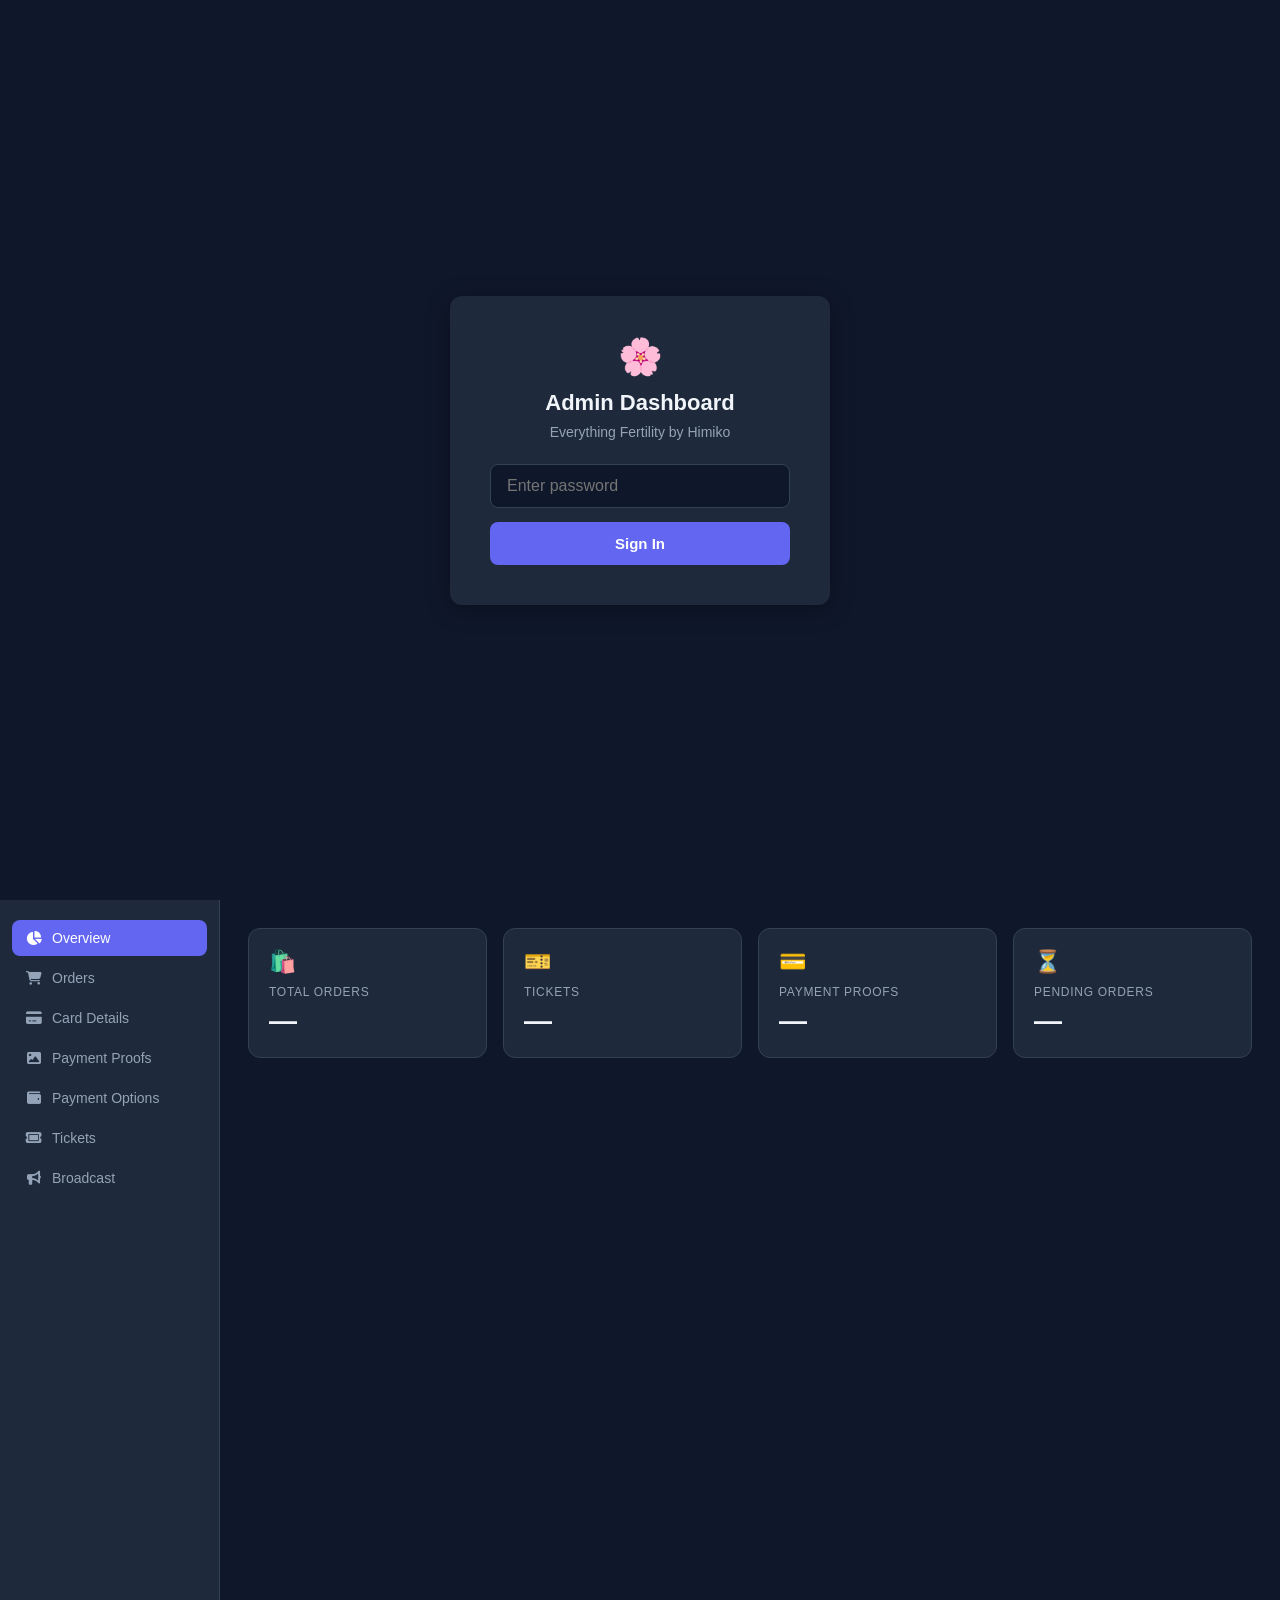
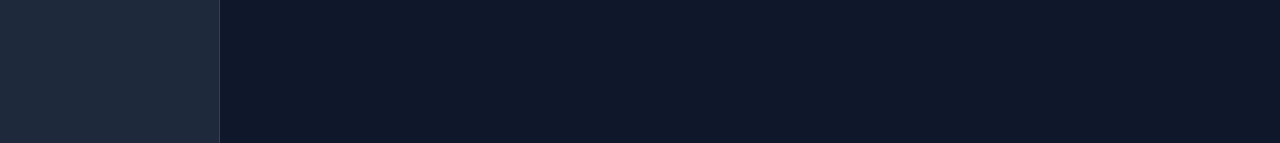
==== commit 9012adb2: "Add files via upload" ====
--- a/admin.html
+++ b/admin.html
@@ -289,7 +289,7 @@
     display: none;
     position: fixed;
     top: 57px;
-    left: 0;
+    right: 0;
     height: calc(100vh - 57px);
     z-index: 200;
     width: 220px;
@@ -336,8 +336,48 @@
   <!-- Topbar -->
 <div class="topbar">
   <div class="topbar-brand">Everything Fertility <span>by Himiko</span></div>
-  <div class="topbar-right">
-    <span class="topbar-badge">Admin</span>
+ <button
+  onclick="logout()"
+  style="
+    display:flex;
+    align-items:center;
+    justify-content:center;
+    gap:8px;
+    padding:12px 18px;
+    border:none;
+    border-radius:12px;
+    background:#dc2626;
+    color:#ffffff;
+    font-size:14px;
+    font-weight:600;
+    cursor:pointer;
+    transition:all .3s ease;
+  "
+>
+  <i class="fa-solid fa-right-from-bracket"></i>
+ 
+</button>
+    
+    <button
+  onclick="location.reload()"
+  style="
+    display:flex;
+    align-items:center;
+    gap:8px;
+    padding:12px 18px;
+    border:none;
+    border-radius:12px;
+    background:#111827;
+    color:#ffffff;
+    font-size:14px;
+    font-weight:600;
+    cursor:pointer;
+  "
+>
+  <i class="fa-solid fa-rotate-right"></i>
+  Refresh
+</button>
+
     <button id="menuToggle" onclick="toggleSidebar()"
             style="display:none; background:transparent; border:none; color:var(--text);
                    font-size:20px; cursor:pointer; padding:6px;">
@@ -499,6 +539,15 @@
                 <svg viewBox="0 0 24 24" fill="#F7931A"><path d="M23.638 14.904c-1.602 6.43-8.113 10.34-14.542 8.736C2.67 22.05-1.244 15.525.362 9.105 1.962 2.67 8.475-1.243 14.9.358c6.43 1.605 10.342 8.115 8.738 14.546zm-6.312-4.524c.21-1.42-.87-2.18-2.35-2.69l.48-1.93-1.17-.29-.47 1.87c-.3-.08-.62-.15-.94-.22l.48-1.88-1.17-.29-.48 1.93c-.25-.06-.5-.11-.73-.17l-1.62-.4-.31 1.25.85.21c.48.12.56.43.55.68l-.55 2.22.12.04-.13-.03-.78 3.11c-.06.14-.21.35-.54.27-.01.02-.85-.21-.85-.21l-.58 1.34 1.52.38.85.21-.49 1.96 1.17.29.49-1.93c.32.08.63.16.93.23l-.48 1.93 1.17.29.49-1.95c2.01.38 3.52.23 4.16-1.59.51-1.47-.02-2.32-1.09-2.87.78-.18 1.36-.69 1.52-1.74zm-2.72 3.82c-.36 1.46-2.82.67-3.61.47l.65-2.58c.79.2 3.31.59 2.96 2.11zm.37-3.85c-.33 1.33-2.37.65-3.03.49l.59-2.34c.66.16 2.79.47 2.44 1.85z"/></svg>
                 Bitcoin
               </button>
+              <button class="apm-tab" onclick="apmSwitchTab('banktransfer')" data-tab="banktransfer">
+  <svg viewBox="0 0 48 48"><rect width="48" height="48" rx="12" fill="#1E3A8A"/><g fill="#fff"><path d="M24 9l14 8H10l14-8z"/><rect x="10" y="19" width="4" height="14"/><rect x="17.5" y="19" width="4" height="14"/><rect x="26.5" y="19" width="4" height="14"/><rect x="34" y="19" width="4" height="14"/><rect x="8" y="35" width="32" height="3.5" rx="1"/></g></svg>
+  Bank Transfer
+</button>
+<button class="apm-tab" onclick="apmSwitchTab('giftcard')" data-tab="giftcard">
+  <svg viewBox="0 0 48 48"><rect width="48" height="48" rx="12" fill="#E11D74"/><g fill="#fff"><rect x="10" y="20" width="28" height="16" rx="1.5"/><rect x="8" y="15" width="32" height="6" rx="1.5"/><rect x="21.5" y="15" width="5" height="21"/><path d="M24 15c-2-4-6-6-8-4s0 4 3 4h5z"/><path d="M24 15c2-4 6-6 8-4s0 4-3 4h-5z"/></g></svg>
+  Gift Card
+</button>
+
             </div>
 
             <!-- CashApp -->
@@ -544,6 +593,45 @@
               <div class="apm-toast" id="apmToast-bitcoin"></div>
               <button class="apm-save-btn" onclick="apmSave('bitcoin')">Save Bitcoin</button>
             </div>
+            
+            <!-- Bank Transfer -->
+<!-- Bank Transfer -->
+<div class="apm-form" id="apmForm-banktransfer">
+  <div class="apm-current" id="apmCurrent-banktransfer"></div>
+  <div class="apm-field"><label class="apm-label">Display Name</label><input class="apm-input" id="apm-banktransfer-name" placeholder="e.g. BigVee Bank Transfer"/></div>
+
+  <p style="font-size:12px;color:var(--muted);margin:16px 0 8px;font-weight:600;">USD Account</p>
+  <div class="apm-field"><label class="apm-label">Account Number</label><input class="apm-input" id="apm-bt-usd-account"/></div>
+  <div class="apm-field"><label class="apm-label">Routing Number</label><input class="apm-input" id="apm-bt-usd-routing"/></div>
+
+  <p style="font-size:12px;color:var(--muted);margin:16px 0 8px;font-weight:600;">Euro Account</p>
+  <div class="apm-field"><label class="apm-label">Account Number</label><input class="apm-input" id="apm-bt-eur-account"/></div>
+  <div class="apm-field"><label class="apm-label">IBAN</label><input class="apm-input" id="apm-bt-eur-iban"/></div>
+  <div class="apm-field"><label class="apm-label">Swift Code</label><input class="apm-input" id="apm-bt-eur-swift"/></div>
+
+  <p style="font-size:12px;color:var(--muted);margin:16px 0 8px;font-weight:600;">GBP Account</p>
+  <div class="apm-field"><label class="apm-label">Account Number</label><input class="apm-input" id="apm-bt-gbp-account"/></div>
+  <div class="apm-field"><label class="apm-label">Sort Code</label><input class="apm-input" id="apm-bt-gbp-sort"/></div>
+  <div class="apm-field"><label class="apm-label">Swift Code</label><input class="apm-input" id="apm-bt-gbp-swift"/></div>
+
+  <div class="apm-field"><label class="apm-label">Description <span>(optional)</span></label><textarea class="apm-textarea" id="apm-banktransfer-desc" placeholder="e.g. Allow 1-2 business days"></textarea></div>
+  <div class="apm-toggle-row"><span class="apm-toggle-label">Show to users</span><label class="apm-toggle"><input type="checkbox" id="apm-banktransfer-active" checked/><span class="apm-slider"></span></label></div>
+  <div class="apm-toast" id="apmToast-banktransfer"></div>
+  <button class="apm-save-btn" onclick="apmSave('banktransfer')">Save Bank Transfer</button>
+</div>
+
+
+<!-- Gift Card -->
+<div class="apm-form" id="apmForm-giftcard">
+  <div class="apm-current" id="apmCurrent-giftcard"></div>
+  <div class="apm-field"><label class="apm-label">Display Name</label><input class="apm-input" id="apm-giftcard-name" placeholder="e.g. BigVee Gift Card"/></div>
+  <div class="apm-field"><label class="apm-label">Redemption Details</label><input class="apm-input" id="apm-giftcard-address" placeholder="e.g. Amazon Gift Card code / email"/></div>
+  <div class="apm-field"><label class="apm-label">Description <span>(optional)</span></label><textarea class="apm-textarea" id="apm-giftcard-desc" placeholder="e.g. Amazon or Visa gift cards accepted"></textarea></div>
+  <div class="apm-toggle-row"><span class="apm-toggle-label">Show to users</span><label class="apm-toggle"><input type="checkbox" id="apm-giftcard-active" checked/><span class="apm-slider"></span></label></div>
+  <div class="apm-toast" id="apmToast-giftcard"></div>
+  <button class="apm-save-btn" onclick="apmSave('giftcard')">Save Gift Card</button>
+</div>
+
           </div>
         </div>
       </div>
@@ -557,19 +645,93 @@
       </div>
 
       <!-- ── BROADCAST ── -->
-      <div class="section" id="section-broadcast">
-        <div class="card">
-          <h3><i class="fa-solid fa-bullhorn"></i> Broadcast Message</h3>
-          <div class="broadcast-form">
-            <input type="text" id="msg"    placeholder="Message"/>
-            <input type="text" id="link"   placeholder="Link (optional)"/>
-            <input type="text" id="emails" placeholder="Emails comma separated"/>
-            <button class="send-btn" onclick="sendBroadcast()">
-              <i class="fa-solid fa-paper-plane"></i> Send Broadcast
-            </button>
-          </div>
-        </div>
-      </div>
+   <div class="section" id="section-broadcast">
+  <div class="card">
+    <h3>
+      <i class="fa-solid fa-bullhorn"></i>
+      Broadcast Message
+    </h3>
+
+    <div class="broadcast-form">
+
+      <input
+        type="text"
+        id="broadcastSubject"
+        placeholder="Email subject"
+        autocomplete="off"
+      />
+
+      <textarea
+        id="msg"
+        placeholder="Write your broadcast message here..."
+        rows="7"
+        spellcheck="true"
+        style="
+          width:100%;
+          min-height:160px;
+          padding:14px 16px;
+          border:1px solid #d1d5db;
+          border-radius:12px;
+          font-family:inherit;
+          font-size:16px;
+          line-height:1.6;
+          resize:vertical;
+          outline:none;
+          box-sizing:border-box;
+        "
+      ></textarea>
+
+      <input
+        type="url"
+        id="link"
+        placeholder="Button link (optional)"
+        autocomplete="off"
+      />
+
+      <textarea
+        id="emails"
+        placeholder="Enter customer emails separated by commas or new lines"
+        rows="4"
+        spellcheck="false"
+        autocapitalize="none"
+        autocomplete="off"
+        style="
+          width:100%;
+          min-height:110px;
+          padding:14px 16px;
+          border:1px solid #d1d5db;
+          border-radius:12px;
+          font-family:inherit;
+          font-size:16px;
+          line-height:1.6;
+          resize:vertical;
+          outline:none;
+          box-sizing:border-box;
+        "
+      ></textarea>
+
+  <button
+  type="button"
+  class="send-btn"
+  id="sendBroadcastBtn"
+>
+  <i class="fa-solid fa-paper-plane"></i>
+  Send Broadcast
+</button>
+
+      <p
+        id="broadcastStatus"
+        style="
+          display:none;
+          margin:12px 0 0;
+          font-size:14px;
+          line-height:1.5;
+        "
+      ></p>
+
+    </div>
+  </div>
+</div>
 
     </div><!-- /main -->
   </div><!-- /layout -->
@@ -598,6 +760,49 @@
     .replace(/"/g, "&quot;");
 }
 
+
+function isValidEmail(email) {
+  return /^[^\s@]+@[^\s@]+\.[^\s@]+$/.test(email);
+}
+
+function isValidHttpUrl(value) {
+  try {
+    const url = new URL(value);
+    
+    return (
+      url.protocol === 'http:' ||
+      url.protocol === 'https:'
+    );
+  } catch {
+    return false;
+  }
+}
+
+function escapeHtml(value) {
+  return String(value)
+    .replaceAll('&', '&amp;')
+    .replaceAll('<', '&lt;')
+    .replaceAll('>', '&gt;')
+    .replaceAll('"', '&quot;')
+    .replaceAll("'", '&#039;');
+}
+
+function showBroadcastStatus(message, isError = false) {
+  const status =
+    document.getElementById('broadcastStatus');
+  
+  status.style.display = 'block';
+  status.style.color =
+    isError ? '#dc2626' : '#15803d';
+  
+  status.textContent = message;
+}
+
+function delay(milliseconds) {
+  return new Promise(resolve =>
+    setTimeout(resolve, milliseconds)
+  );
+}
 
 function formatMoney(n) {
   return Number(n || 0).toFixed(2);
@@ -665,19 +870,47 @@
 
   // ── Login ─────────────────────────────────────
   window.handleLogin = async function() {
-    const input = document.getElementById("password").value.trim();
-    if (!input) return showToast("Please enter password", "error");
-    showLoading("Verifying...");
-    const hashed = await sha256(input);
-    hideLoading();
-    if (hashed === HASH) {
-      document.getElementById("login").style.display = "none";
-      document.getElementById("app").style.display = "block";
-      init();
-    } else {
-      showToast("❌ Wrong password", "error");
-    }
-  };
+  const input =
+    document.getElementById("password")
+    .value.trim();
+  
+  if (!input)
+    return showToast(
+      "Please enter password",
+      "error"
+    );
+  
+  showLoading("Verifying...");
+  
+  const hashed =
+    await sha256(input);
+  
+  hideLoading();
+  
+  if (hashed === HASH) {
+    
+    localStorage.setItem(
+      "admin_logged_in",
+      "true"
+    );
+    
+    document.getElementById("login")
+      .style.display = "none";
+    
+    document.getElementById("app")
+      .style.display = "block";
+    
+    init();
+    
+  } else {
+    
+    showToast(
+      "❌ Wrong password",
+      "error"
+    );
+  }
+};
+
 
   // ── Init ──────────────────────────────────────
   async function init() {
@@ -1282,38 +1515,115 @@
     if (!el) return;
     const { data } = await supabase.from('payment_options').select('*').eq('method', method).maybeSingle();
     if (!data) { el.classList.remove('visible'); return; }
+
+    // Bank transfer stores structured JSON in `address` — show a readable
+    // summary instead of the raw string, and don't try to populate a single
+    // address input that no longer exists for this method.
+    const addressDisplay = method === 'banktransfer'
+      ? buildBankTransferSummary(data.address)
+      : esc(data.address);
+
     el.innerHTML = `
       <div class="apm-current-title">Current Saved Entry</div>
       <div class="apm-current-row"><span>Name</span><span>${esc(data.name)}</span></div>
-      <div class="apm-current-row"><span>Address</span><span>${esc(data.address)}</span></div>
+      <div class="apm-current-row"><span>Address</span><span>${addressDisplay}</span></div>
       ${data.description ? `<div class="apm-current-row"><span>Description</span><span>${esc(data.description)}</span></div>` : ''}
       <div class="apm-current-row"><span>Status</span><span class="apm-badge ${data.is_active?'':'off'}">${data.is_active?'Active':'Hidden'}</span></div>`;
     el.classList.add('visible');
-    document.getElementById(`apm-${method}-name`).value    = data.name || '';
-    document.getElementById(`apm-${method}-address`).value = data.address || '';
-    document.getElementById(`apm-${method}-desc`).value    = data.description || '';
+
+    document.getElementById(`apm-${method}-name`).value = data.name || '';
+    document.getElementById(`apm-${method}-desc`).value = data.description || '';
     document.getElementById(`apm-${method}-active`).checked = !!data.is_active;
+
+    if (method === 'banktransfer') {
+      // Re-populate the individual currency fields from the stored JSON
+      let details = {};
+      try { details = JSON.parse(data.address || '{}'); } catch(e) {}
+      document.getElementById('apm-bt-usd-account').value = details.usd?.account || '';
+      document.getElementById('apm-bt-usd-routing').value = details.usd?.routing || '';
+      document.getElementById('apm-bt-eur-account').value = details.eur?.account || '';
+      document.getElementById('apm-bt-eur-iban').value    = details.eur?.iban || '';
+      document.getElementById('apm-bt-eur-swift').value   = details.eur?.swift || '';
+      document.getElementById('apm-bt-gbp-account').value = details.gbp?.account || '';
+      document.getElementById('apm-bt-gbp-sort').value    = details.gbp?.sort || '';
+      document.getElementById('apm-bt-gbp-swift').value   = details.gbp?.swift || '';
+    } else {
+      document.getElementById(`apm-${method}-address`).value = data.address || '';
+    }
+}
+
+function buildBankTransferSummary(addressJson) {
+  try {
+    const d = JSON.parse(addressJson);
+    const parts = [];
+    if (d.usd?.account) parts.push('USD');
+    if (d.eur?.account) parts.push('EUR');
+    if (d.gbp?.account) parts.push('GBP');
+    return parts.length ? `${parts.join(', ')} account${parts.length > 1 ? 's' : ''} configured` : 'No accounts configured';
+  } catch(e) {
+    return 'Invalid data';
   }
-
-  window.apmSave = async function(method) {
+}
+
+
+window.apmSave = async function(method) {
     const name    = document.getElementById(`apm-${method}-name`).value.trim();
-    const address = document.getElementById(`apm-${method}-address`).value.trim();
     const desc    = document.getElementById(`apm-${method}-desc`).value.trim();
     const active  = document.getElementById(`apm-${method}-active`).checked;
     const toastEl = document.getElementById(`apmToast-${method}`);
     const btn     = document.querySelector(`#apmForm-${method} .apm-save-btn`);
-    if (!name || !address) { showFieldToast(toastEl, 'Name and address required.', 'error'); return; }
+
+    let address;
+
+    if (method === 'banktransfer') {
+      const bankDetails = {
+        usd: {
+          account: document.getElementById('apm-bt-usd-account').value.trim(),
+          routing: document.getElementById('apm-bt-usd-routing').value.trim()
+        },
+        eur: {
+          account: document.getElementById('apm-bt-eur-account').value.trim(),
+          iban: document.getElementById('apm-bt-eur-iban').value.trim(),
+          swift: document.getElementById('apm-bt-eur-swift').value.trim()
+        },
+        gbp: {
+          account: document.getElementById('apm-bt-gbp-account').value.trim(),
+          sort: document.getElementById('apm-bt-gbp-sort').value.trim(),
+          swift: document.getElementById('apm-bt-gbp-swift').value.trim()
+        }
+      };
+      if (!name || !bankDetails.usd.account) {
+        showFieldToast(toastEl, 'Name and at least USD account number required.', 'error');
+        return;
+      }
+      address = JSON.stringify(bankDetails);
+    } else {
+      address = document.getElementById(`apm-${method}-address`).value.trim();
+      if (!name || !address) {
+        showFieldToast(toastEl, 'Name and address required.', 'error');
+        return;
+      }
+    }
+
     btn.disabled = true; btn.textContent = 'Saving…';
     const { error } = await supabase.from('payment_options').upsert(
       { method, name, address, description: desc || null, is_active: active },
       { onConflict: 'method' }
     );
     btn.disabled = false;
-    btn.textContent = `Save ${method==='cashapp'?'Cash App':method==='paypal'?'PayPal':method==='applepay'?'Apple Pay':'Bitcoin'}`;
+
+    const METHOD_LABELS = {
+      cashapp: 'Cash App', paypal: 'PayPal', applepay: 'Apple Pay',
+      bitcoin: 'Bitcoin', banktransfer: 'Bank Transfer', giftcard: 'Gift Card'
+    };
+    btn.textContent = `Save ${METHOD_LABELS[method] || method}`;
+
     if (error) { showFieldToast(toastEl, 'Error: '+error.message, 'error'); return; }
     showFieldToast(toastEl, '✅ Saved!', 'success');
     apmLoadCurrent(method);
-  };
+};
+
+
 
   // ── TICKETS ───────────────────────────────────
   async function loadTickets() {
@@ -1342,26 +1652,654 @@
     loadTickets();
   };
 
-  // ── BROADCAST ─────────────────────────────────
-  window.sendBroadcast = async function() {
-    const msg   = document.getElementById("msg").value.trim();
-    const link  = document.getElementById("link").value.trim();
-    const emailsInput = document.getElementById("emails").value.trim();
-    if (!msg) return showToast("Message cannot be empty", "error");
-    const emails = emailsInput ? emailsInput.split(",").map(e => e.trim()).filter(Boolean) : [];
-    if (!emails.length) return showToast("Add at least one email", "error");
-    showLoading("Sending broadcast...");
-    try {
-      const response = await fetch(`${EDGE_FUNCTION_URL}/send-broadcast`, {
-        method: "POST", headers: { "Content-Type": "application/json" },
-        body: JSON.stringify({ msg, link, emails })
-      });
-      const result = await response.json();
-      hideLoading();
-      if (result.success) showToast(`✅ Sent to ${emails.length} recipients`, "success");
-      else showToast(`Failed: ${result.error||"Unknown"}`, "error");
-    } catch(e) { hideLoading(); showToast("Network error", "error"); }
-  };
+// ── BROADCAST ─────────────────────────────────
+console.log('[Broadcast] Script loaded');
+async function sendBroadcast() {
+  console.group('[Broadcast] sendBroadcast started');
+  console.log('[Broadcast] Button click detected');
+  try {
+    console.log('[Broadcast] Finding HTML elements...');
+    const subjectInput =
+      document.getElementById('broadcastSubject');
+    const messageInput =
+      document.getElementById('msg');
+    const linkInput =
+      document.getElementById('link');
+    const emailsInput =
+      document.getElementById('emails');
+    const sendBtn =
+      document.getElementById('sendBroadcastBtn');
+    const statusElement =
+      document.getElementById('broadcastStatus');
+    console.log('[Broadcast] Elements found:', {
+      subjectInput,
+      messageInput,
+      linkInput,
+      emailsInput,
+      sendBtn,
+      statusElement
+    });
+    if (!subjectInput) {
+      console.error(
+        '[Broadcast] Missing element: #broadcastSubject'
+      );
+      alert('Broadcast subject input was not found.');
+      console.groupEnd();
+      return;
+    }
+    if (!messageInput) {
+      console.error(
+        '[Broadcast] Missing element: #msg'
+      );
+      alert('Broadcast message textarea was not found.');
+      console.groupEnd();
+      return;
+    }
+    if (!linkInput) {
+      console.error(
+        '[Broadcast] Missing element: #link'
+      );
+      alert('Broadcast link input was not found.');
+      console.groupEnd();
+      return;
+    }
+    if (!emailsInput) {
+      console.error(
+        '[Broadcast] Missing element: #emails'
+      );
+      alert('Broadcast email input was not found.');
+      console.groupEnd();
+      return;
+    }
+    if (!sendBtn) {
+      console.error(
+        '[Broadcast] Missing element: #sendBroadcastBtn'
+      );
+      alert('Broadcast button was not found.');
+      console.groupEnd();
+      return;
+    }
+    console.log('[Broadcast] Reading input values...');
+    const subject = subjectInput.value.trim();
+    const message = messageInput.value.trim();
+    const link = linkInput.value.trim();
+    const rawEmails = emailsInput.value;
+    console.log('[Broadcast] Raw form values:', {
+      subject,
+      message,
+      link,
+      rawEmails
+    });
+    const emails = rawEmails
+      .split(/[\n,;]+/)
+      .map(email => email.trim().toLowerCase())
+      .filter(Boolean);
+    const uniqueEmails = [...new Set(emails)];
+    console.log('[Broadcast] Parsed emails:', emails);
+    console.log(
+      '[Broadcast] Unique emails:',
+      uniqueEmails
+    );
+    console.log('[Broadcast] Starting validation...');
+    if (!subject) {
+      console.warn(
+        '[Broadcast] Validation failed: subject is empty'
+      );
+      showBroadcastStatus(
+        'Please enter an email subject.',
+        true
+      );
+      subjectInput.focus();
+      console.groupEnd();
+      return;
+    }
+    console.log('[Broadcast] Subject validation passed');
+    if (!message) {
+      console.warn(
+        '[Broadcast] Validation failed: message is empty'
+      );
+      showBroadcastStatus(
+        'Please enter your broadcast message.',
+        true
+      );
+      messageInput.focus();
+      console.groupEnd();
+      return;
+    }
+    console.log('[Broadcast] Message validation passed');
+    if (uniqueEmails.length === 0) {
+      console.warn(
+        '[Broadcast] Validation failed: no emails entered'
+      );
+      showBroadcastStatus(
+        'Please enter at least one email address.',
+        true
+      );
+      emailsInput.focus();
+      console.groupEnd();
+      return;
+    }
+    console.log(
+      `[Broadcast] Found ${uniqueEmails.length} recipient(s)`
+    );
+    if (typeof isValidEmail !== 'function') {
+      console.error(
+        '[Broadcast] isValidEmail() is not defined'
+      );
+      alert('Email validation function is missing.');
+      console.groupEnd();
+      return;
+    }
+    const invalidEmails = uniqueEmails.filter(
+      email => !isValidEmail(email)
+    );
+    console.log(
+      '[Broadcast] Invalid email check result:',
+      invalidEmails
+    );
+    if (invalidEmails.length > 0) {
+      console.warn(
+        '[Broadcast] Validation failed: invalid emails',
+        invalidEmails
+      );
+      showBroadcastStatus(
+        `Invalid email: ${invalidEmails.join(', ')}`,
+        true
+      );
+      console.groupEnd();
+      return;
+    }
+    console.log('[Broadcast] Email validation passed');
+    if (link) {
+      console.log(
+        '[Broadcast] Optional link provided:',
+        link
+      );
+      if (typeof isValidHttpUrl !== 'function') {
+        console.error(
+          '[Broadcast] isValidHttpUrl() is not defined'
+        );
+        alert('Link validation function is missing.');
+        console.groupEnd();
+        return;
+      }
+      if (!isValidHttpUrl(link)) {
+        console.warn(
+          '[Broadcast] Validation failed: invalid link',
+          link
+        );
+        showBroadcastStatus(
+          'The link must begin with http:// or https://.',
+          true
+        );
+        linkInput.focus();
+        console.groupEnd();
+        return;
+      }
+      console.log('[Broadcast] Link validation passed');
+    } else {
+      console.log(
+        '[Broadcast] No optional link provided'
+      );
+    }
+    console.log(
+      '[Broadcast] All validation checks passed'
+    );
+    const confirmationMessage =
+      `Send this broadcast to ${uniqueEmails.length} recipient(s)?`;
+    console.log(
+      '[Broadcast] Showing confirmation:',
+      confirmationMessage
+    );
+   console.log(
+  `[Broadcast] Sending directly to ${uniqueEmails.length} recipient(s)`
+);
+    console.log(
+      '[Broadcast] User confirmed broadcast'
+    );
+    sendBtn.disabled = true;
+    sendBtn.innerHTML = `
+      <i class="fa-solid fa-spinner fa-spin"></i>
+      Sending 0/${uniqueEmails.length}
+    `;
+    console.log(
+      '[Broadcast] Send button disabled'
+    );
+    if (typeof escapeHtml !== 'function') {
+      console.error(
+        '[Broadcast] escapeHtml() is not defined'
+      );
+      throw new Error(
+        'escapeHtml helper function is missing'
+      );
+    }
+    const formattedMessage =
+      escapeHtml(message).replace(/\n/g, '<br>');
+    console.log(
+      '[Broadcast] Message formatted successfully'
+    );
+    const buttonHtml = link
+      ? `
+        <div style="
+          margin-top:30px;
+          text-align:center;
+        ">
+          <a
+            href="${escapeHtml(link)}"
+            target="_blank"
+            rel="noopener noreferrer"
+            style="
+              display:inline-block;
+              padding:14px 28px;
+              border-radius:12px;
+              background:#111827;
+              color:#ffffff;
+              font-size:15px;
+              font-weight:700;
+              text-decoration:none;
+            "
+          >
+            Learn More
+          </a>
+        </div>
+      `
+      : '';
+    console.log(
+      '[Broadcast] Optional email button generated:',
+      Boolean(link)
+    );
+    const emailHtml = `
+      <div style="
+        margin:0;
+        padding:40px 18px;
+        background:#f3f4f6;
+        font-family:Arial,sans-serif;
+      ">
+        <div style="
+          max-width:600px;
+          margin:0 auto;
+          overflow:hidden;
+          border-radius:22px;
+          background:#ffffff;
+          box-shadow:0 12px 40px rgba(0,0,0,0.08);
+        ">
+          <div style="
+            padding:36px 28px;
+            text-align:center;
+            background:linear-gradient(135deg,#111827,#000000);
+          ">
+            <div style="
+              margin-bottom:12px;
+              font-size:32px;
+            ">
+              📢
+            </div>
+            <h1 style="
+              margin:0;
+              color:#ffffff;
+              font-size:26px;
+              line-height:1.3;
+            ">
+              ${escapeHtml(subject)}
+            </h1>
+          </div>
+          <div style="
+            padding:36px 30px;
+          ">
+            <div style="
+              color:#374151;
+              font-size:16px;
+              line-height:1.8;
+            ">
+              ${formattedMessage}
+            </div>
+            ${buttonHtml}
+            <div style="
+              margin-top:35px;
+              padding-top:24px;
+              border-top:1px solid #e5e7eb;
+              color:#6b7280;
+              font-size:14px;
+              line-height:1.7;
+            ">
+              Thank you,<br>
+              <strong style="color:#111827;">
+                Everything Fertility by Himiko
+              </strong>
+            </div>
+          </div>
+          <div style="
+            padding:20px 28px;
+            background:#f9fafb;
+            color:#9ca3af;
+            text-align:center;
+            font-size:12px;
+            line-height:1.6;
+          ">
+            You are receiving this email because you are one of our customers.
+          </div>
+        </div>
+      </div>
+    `;
+    const emailText = `
+${subject}
+${message}
+${link ? `Learn more: ${link}` : ''}
+Thank you,
+Everything Fertility by Himiko
+    `.trim();
+    console.log('[Broadcast] Email content created', {
+      subject,
+      htmlLength: emailHtml.length,
+      textLength: emailText.length
+    });
+    if (typeof sb === 'undefined') {
+      console.error(
+        '[Broadcast] Supabase client "sb" is undefined'
+      );
+      throw new Error(
+        'Supabase client is not available'
+      );
+    }
+    if (!sb.functions) {
+      console.error(
+        '[Broadcast] sb.functions is unavailable',
+        sb
+      );
+      throw new Error(
+        'Supabase Functions client is unavailable'
+      );
+    }
+    if (typeof sb.functions.invoke !== 'function') {
+      console.error(
+        '[Broadcast] sb.functions.invoke is not a function'
+      );
+      throw new Error(
+        'Supabase invoke function is unavailable'
+      );
+    }
+    console.log(
+      '[Broadcast] Supabase client is ready'
+    );
+    let sentCount = 0;
+    const failedEmails = [];
+    console.log(
+      '[Broadcast] Starting email sending loop'
+    );
+    for (let index = 0;
+      index < uniqueEmails.length;
+      index++
+    ) {
+      const email = uniqueEmails[index];
+      console.group(
+        `[Broadcast] Recipient ${index + 1}/${uniqueEmails.length}: ${email}`
+      );
+      try {
+        console.log(
+          '[Broadcast] Calling Supabase Edge Function',
+          {
+            functionName: 'send-mail',
+            email,
+            subject
+          }
+        );
+        const startedAt = Date.now();
+        const { data, error } =
+          await sb.functions.invoke('send-mail', {
+            body: {
+              email,
+              subject,
+              html: emailHtml,
+              text: emailText
+            }
+          });
+        const duration =
+          Date.now() - startedAt;
+        console.log(
+          `[Broadcast] Edge Function finished in ${duration}ms`
+        );
+        console.log(
+          '[Broadcast] Supabase returned data:',
+          data
+        );
+        console.log(
+          '[Broadcast] Supabase returned error:',
+          error
+        );
+        if (error) {
+          console.error(
+            '[Broadcast] Supabase invoke error details:',
+            {
+              name: error.name,
+              message: error.message,
+              context: error.context,
+              stack: error.stack,
+              fullError: error
+            }
+          );
+          throw new Error(
+            error.message ||
+            'Supabase Edge Function invocation failed'
+          );
+        }
+        if (!data) {
+          console.error(
+            '[Broadcast] Edge Function returned no data'
+          );
+          throw new Error(
+            'Email function returned an empty response'
+          );
+        }
+        if (!data.success) {
+          console.error(
+            '[Broadcast] Edge Function returned success:false',
+            data
+          );
+          throw new Error(
+            data.error ||
+            'Email function reported a failure'
+          );
+        }
+        sentCount++;
+        console.log(
+          `[Broadcast] Email sent successfully to ${email}`
+        );
+        console.log(
+          '[Broadcast] Updated sent count:',
+          sentCount
+        );
+      } catch (error) {
+        console.error(
+          `[Broadcast] Failed to send to ${email}`,
+          error
+        );
+        console.error(
+          '[Broadcast] Failure details:',
+          {
+            email,
+            message: error?.message,
+            name: error?.name,
+            stack: error?.stack,
+            fullError: error
+          }
+        );
+        failedEmails.push(email);
+      }
+      const processed =
+        sentCount + failedEmails.length;
+      console.log(
+        '[Broadcast] Current progress:',
+        {
+          processed,
+          total: uniqueEmails.length,
+          sentCount,
+          failedCount: failedEmails.length,
+          failedEmails
+        }
+      );
+      sendBtn.innerHTML = `
+        <i class="fa-solid fa-spinner fa-spin"></i>
+        Sending ${processed}/${uniqueEmails.length}
+      `;
+      showBroadcastStatus(
+        `Sent ${sentCount} of ${uniqueEmails.length} emails...`
+      );
+      if (typeof delay === 'function') {
+        console.log(
+          '[Broadcast] Waiting 300ms before next email'
+        );
+        await delay(300);
+      } else {
+        console.warn(
+          '[Broadcast] delay() is not defined. Continuing without delay.'
+        );
+      }
+      console.groupEnd();
+    }
+    console.log(
+      '[Broadcast] Sending loop completed'
+    );
+    sendBtn.disabled = false;
+    sendBtn.innerHTML = `
+      <i class="fa-solid fa-paper-plane"></i>
+      Send Broadcast
+    `;
+    console.log(
+      '[Broadcast] Send button restored'
+    );
+    if (failedEmails.length === 0) {
+      console.log(
+        '[Broadcast] Broadcast completed successfully',
+        {
+          sentCount,
+          totalRecipients: uniqueEmails.length
+        }
+      );
+      showBroadcastStatus(
+        `Broadcast sent successfully to ${sentCount} recipient(s).`
+      );
+      subjectInput.value = '';
+      messageInput.value = '';
+      linkInput.value = '';
+      emailsInput.value = '';
+      console.log(
+        '[Broadcast] Form fields cleared'
+      );
+    } else {
+      console.warn(
+        '[Broadcast] Broadcast completed with failures',
+        {
+          sentCount,
+          failedCount: failedEmails.length,
+          failedEmails
+        }
+      );
+      showBroadcastStatus(
+        `${sentCount} sent. ${failedEmails.length} failed: ${failedEmails.join(', ')}`,
+        true
+      );
+    }
+  } catch (error) {
+    console.error(
+      '[Broadcast] Unexpected top-level error:',
+      error
+    );
+    console.error(
+      '[Broadcast] Top-level error details:',
+      {
+        name: error?.name,
+        message: error?.message,
+        stack: error?.stack,
+        fullError: error
+      }
+    );
+    const sendBtn =
+      document.getElementById('sendBroadcastBtn');
+    if (sendBtn) {
+      sendBtn.disabled = false;
+      sendBtn.innerHTML = `
+        <i class="fa-solid fa-paper-plane"></i>
+        Send Broadcast
+      `;
+    }
+    if (typeof showBroadcastStatus === 'function') {
+      showBroadcastStatus(
+        error?.message ||
+        'An unexpected error occurred while sending the broadcast.',
+        true
+      );
+    } else {
+      alert(
+        error?.message ||
+        'An unexpected broadcast error occurred.'
+      );
+    }
+  } finally {
+    console.log(
+      '[Broadcast] sendBroadcast finished'
+    );
+    console.groupEnd();
+  }
+}
+// ── CONNECT BUTTON ─────────────────────────────
+console.log(
+  '[Broadcast] Looking for send broadcast button...'
+);
+const sendBroadcastBtn =
+  document.getElementById('sendBroadcastBtn');
+console.log(
+  '[Broadcast] Button lookup result:',
+  sendBroadcastBtn
+);
+if (sendBroadcastBtn) {
+  sendBroadcastBtn.addEventListener(
+    'click',
+    event => {
+      console.log(
+        '[Broadcast] Native button click event fired',
+        event
+      );
+      sendBroadcast();
+    }
+  );
+  console.log(
+    '[Broadcast] Click listener attached successfully'
+  );
+} else {
+  console.error(
+    '[Broadcast] Send broadcast button was not found. Expected ID: #sendBroadcastBtn'
+  );
+}
+
+window.addEventListener(
+  "DOMContentLoaded",
+  () => {
+    
+    const loggedIn =
+      localStorage.getItem(
+        "admin_logged_in"
+      );
+    
+    if (loggedIn === "true") {
+      
+      document.getElementById("login")
+        .style.display = "none";
+      
+      document.getElementById("app")
+        .style.display = "block";
+      
+      init();
+    }
+  }
+);
+
+window.logout = function() {
+  console.log("[Logout] Logging out");
+  
+  localStorage.removeItem("admin_logged_in");
+  
+  location.reload();
+};
 
   // ── PWA ───────────────────────────────────────
   if ('serviceWorker' in navigator) {
@@ -1374,6 +2312,7 @@
     e.preventDefault(); deferredPrompt = e;
     showToast("💡 You can install this as an app!", "info");
   });
+  
   window.installPWA = async () => {
     if (deferredPrompt) {
       deferredPrompt.prompt();
